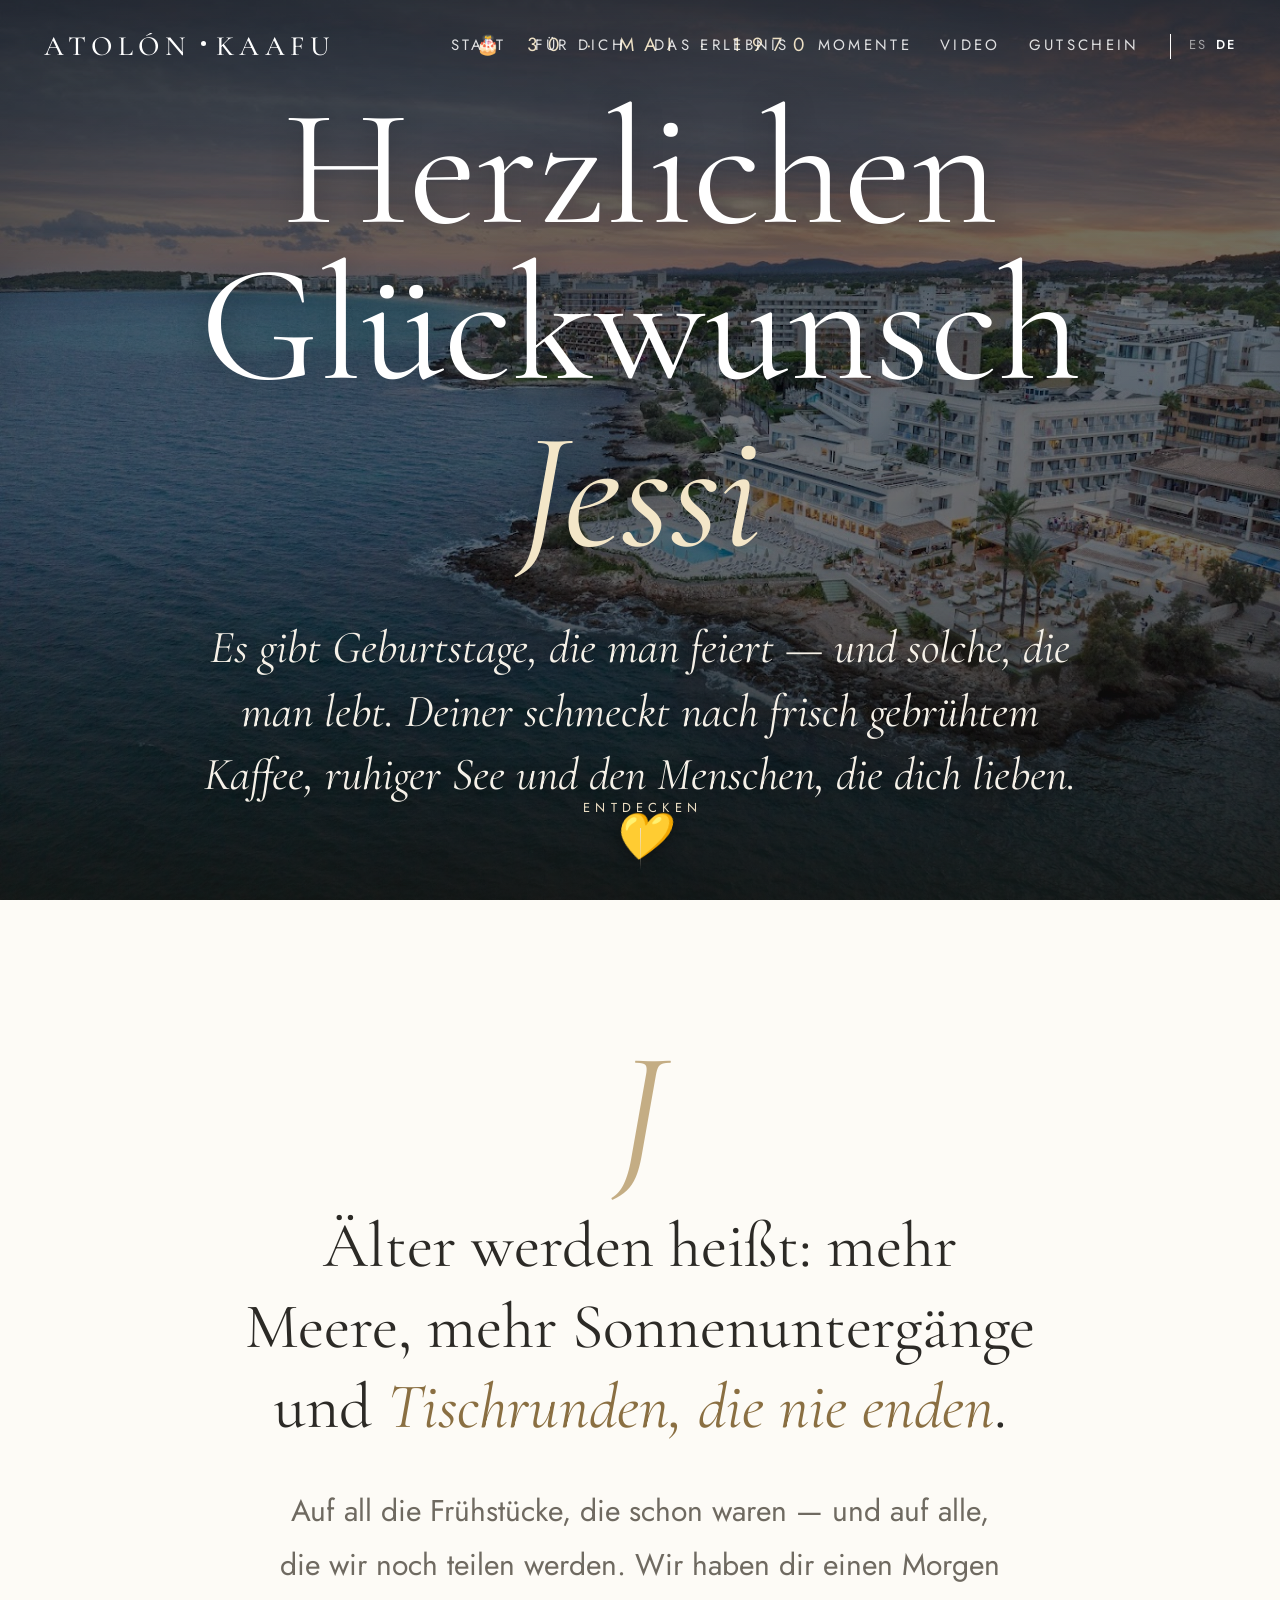
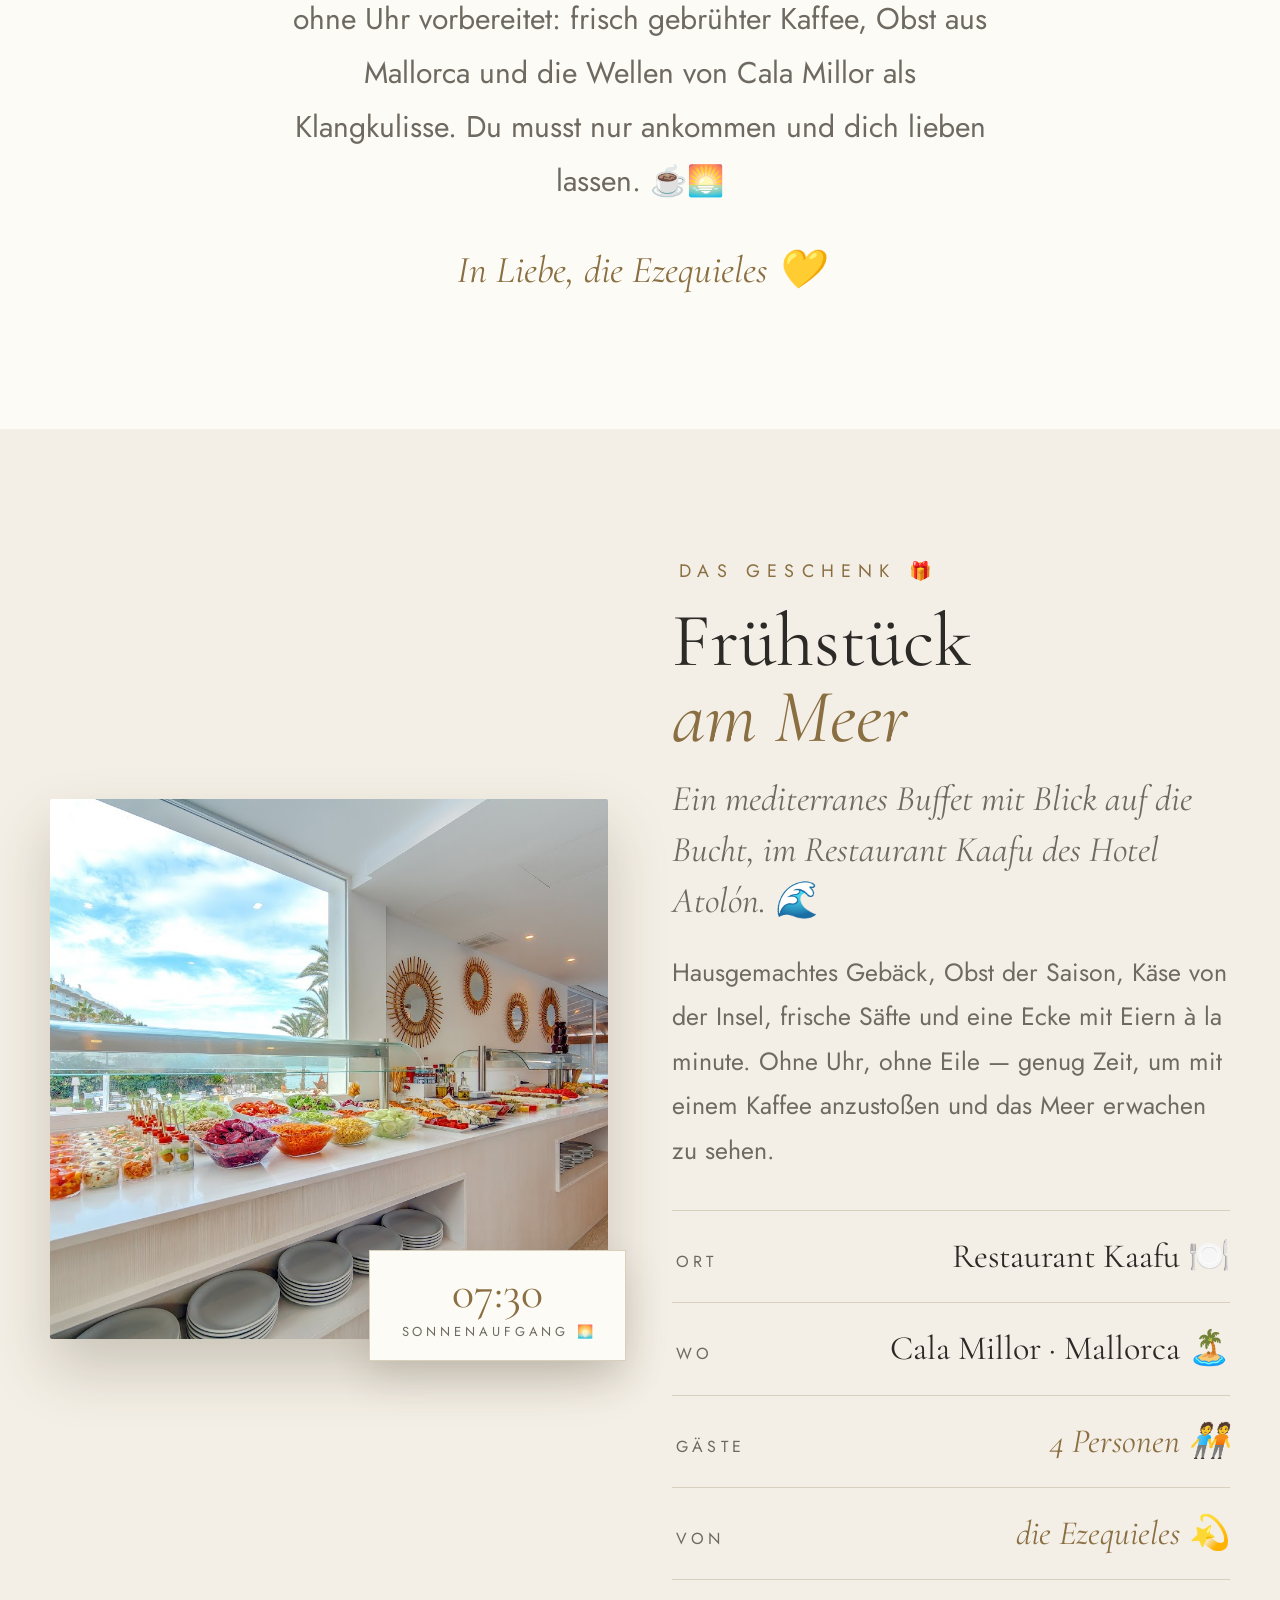
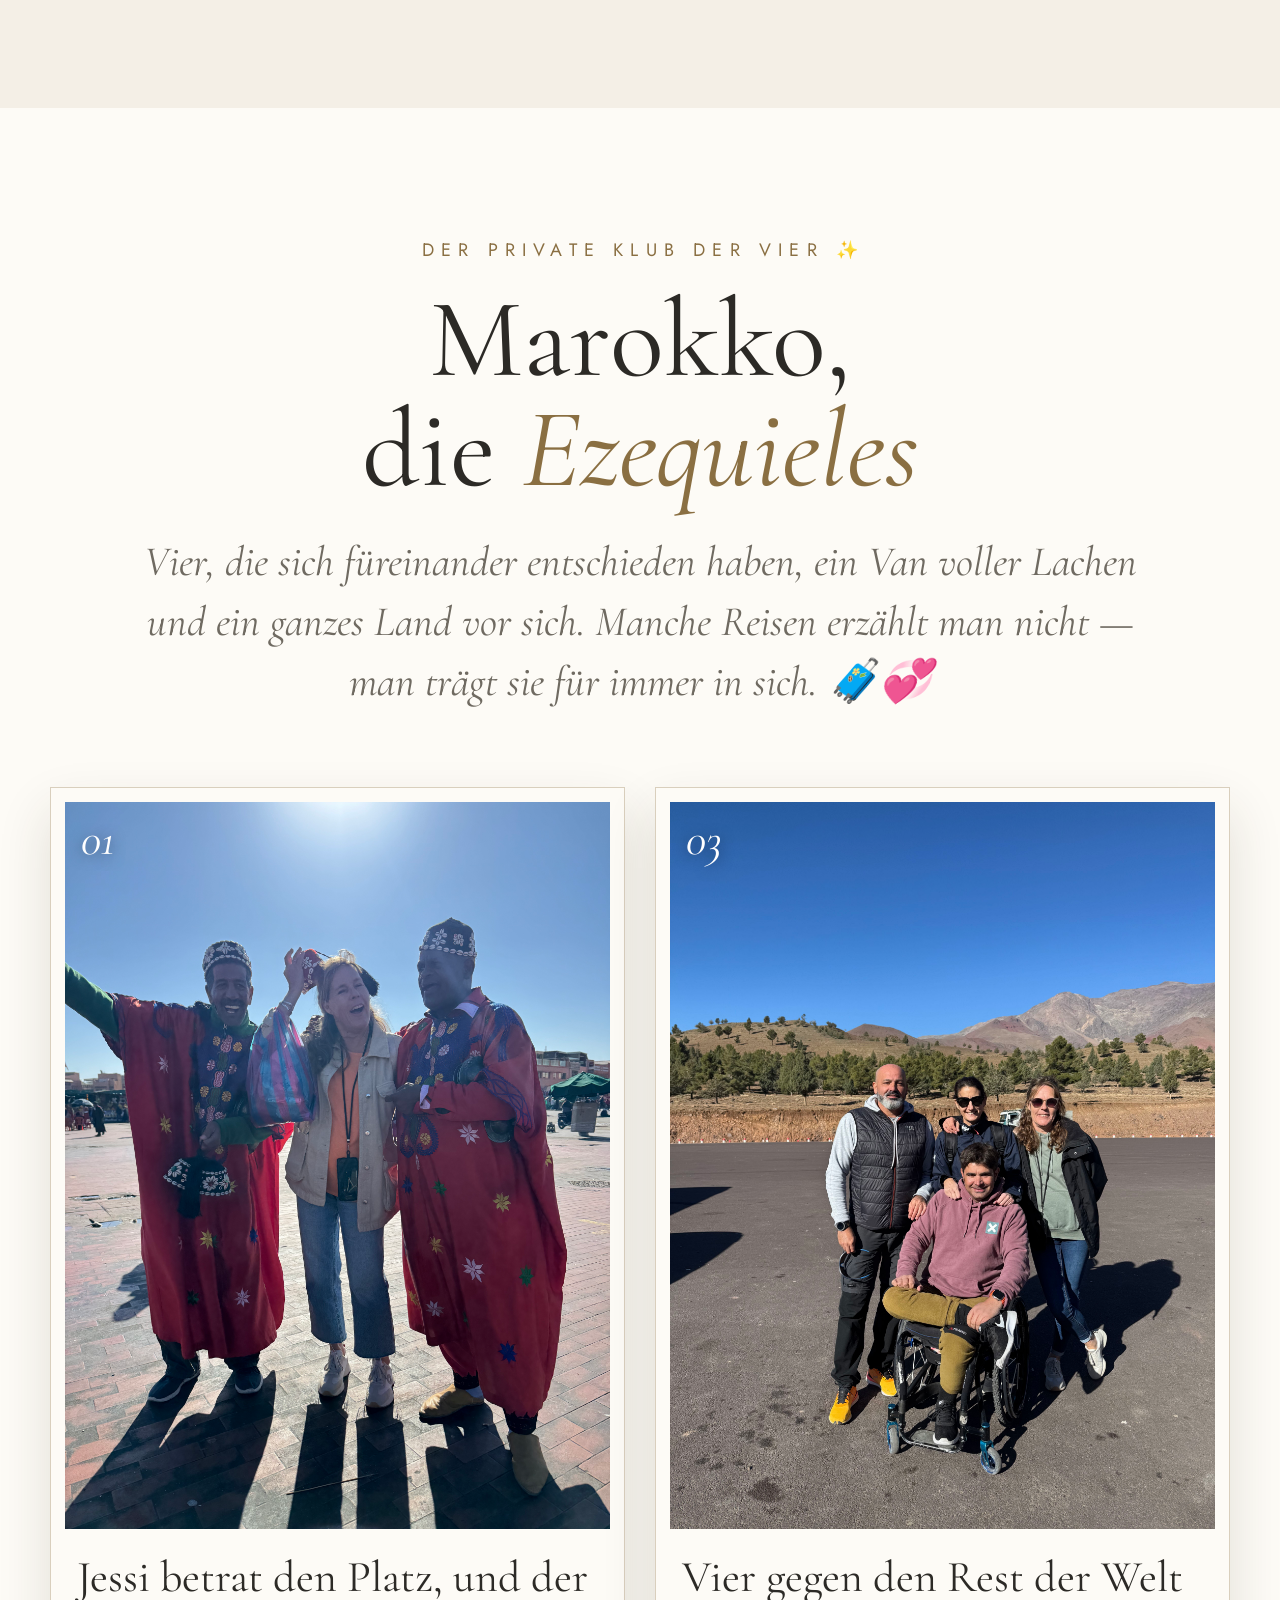
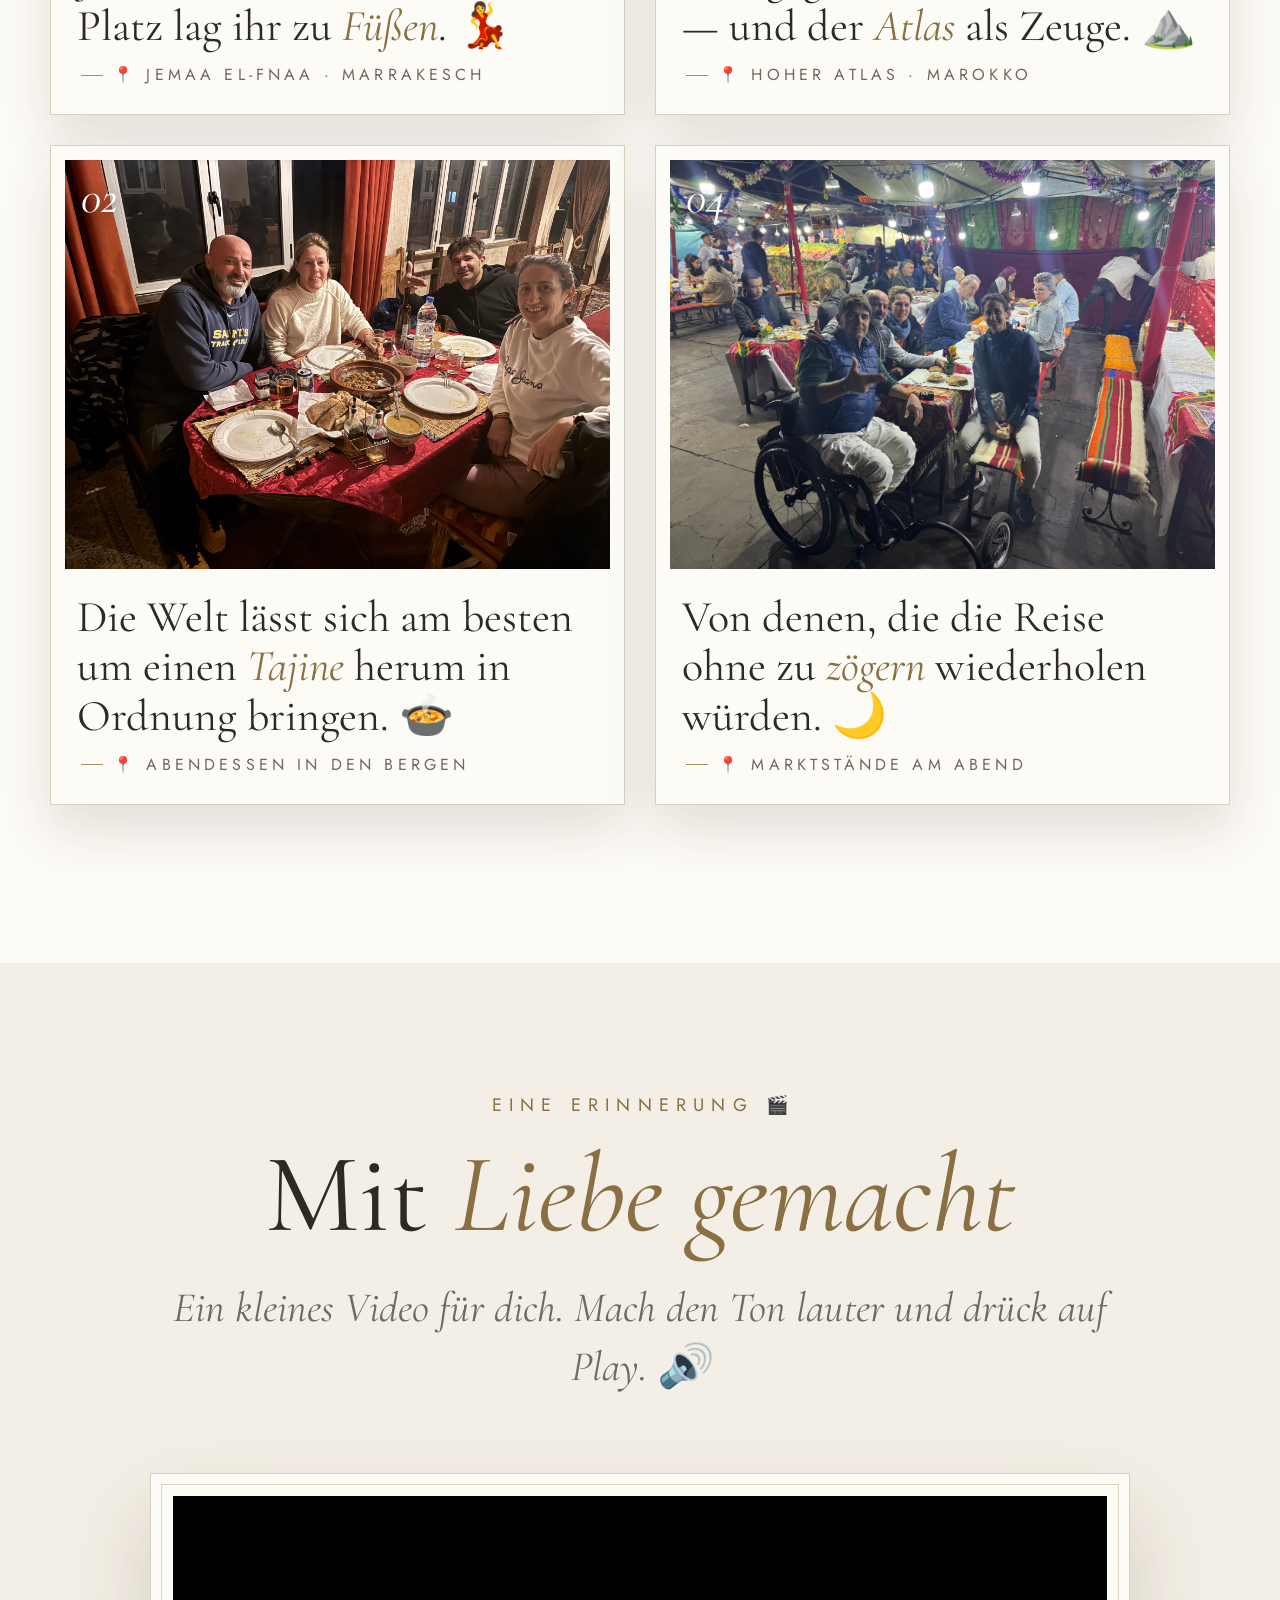
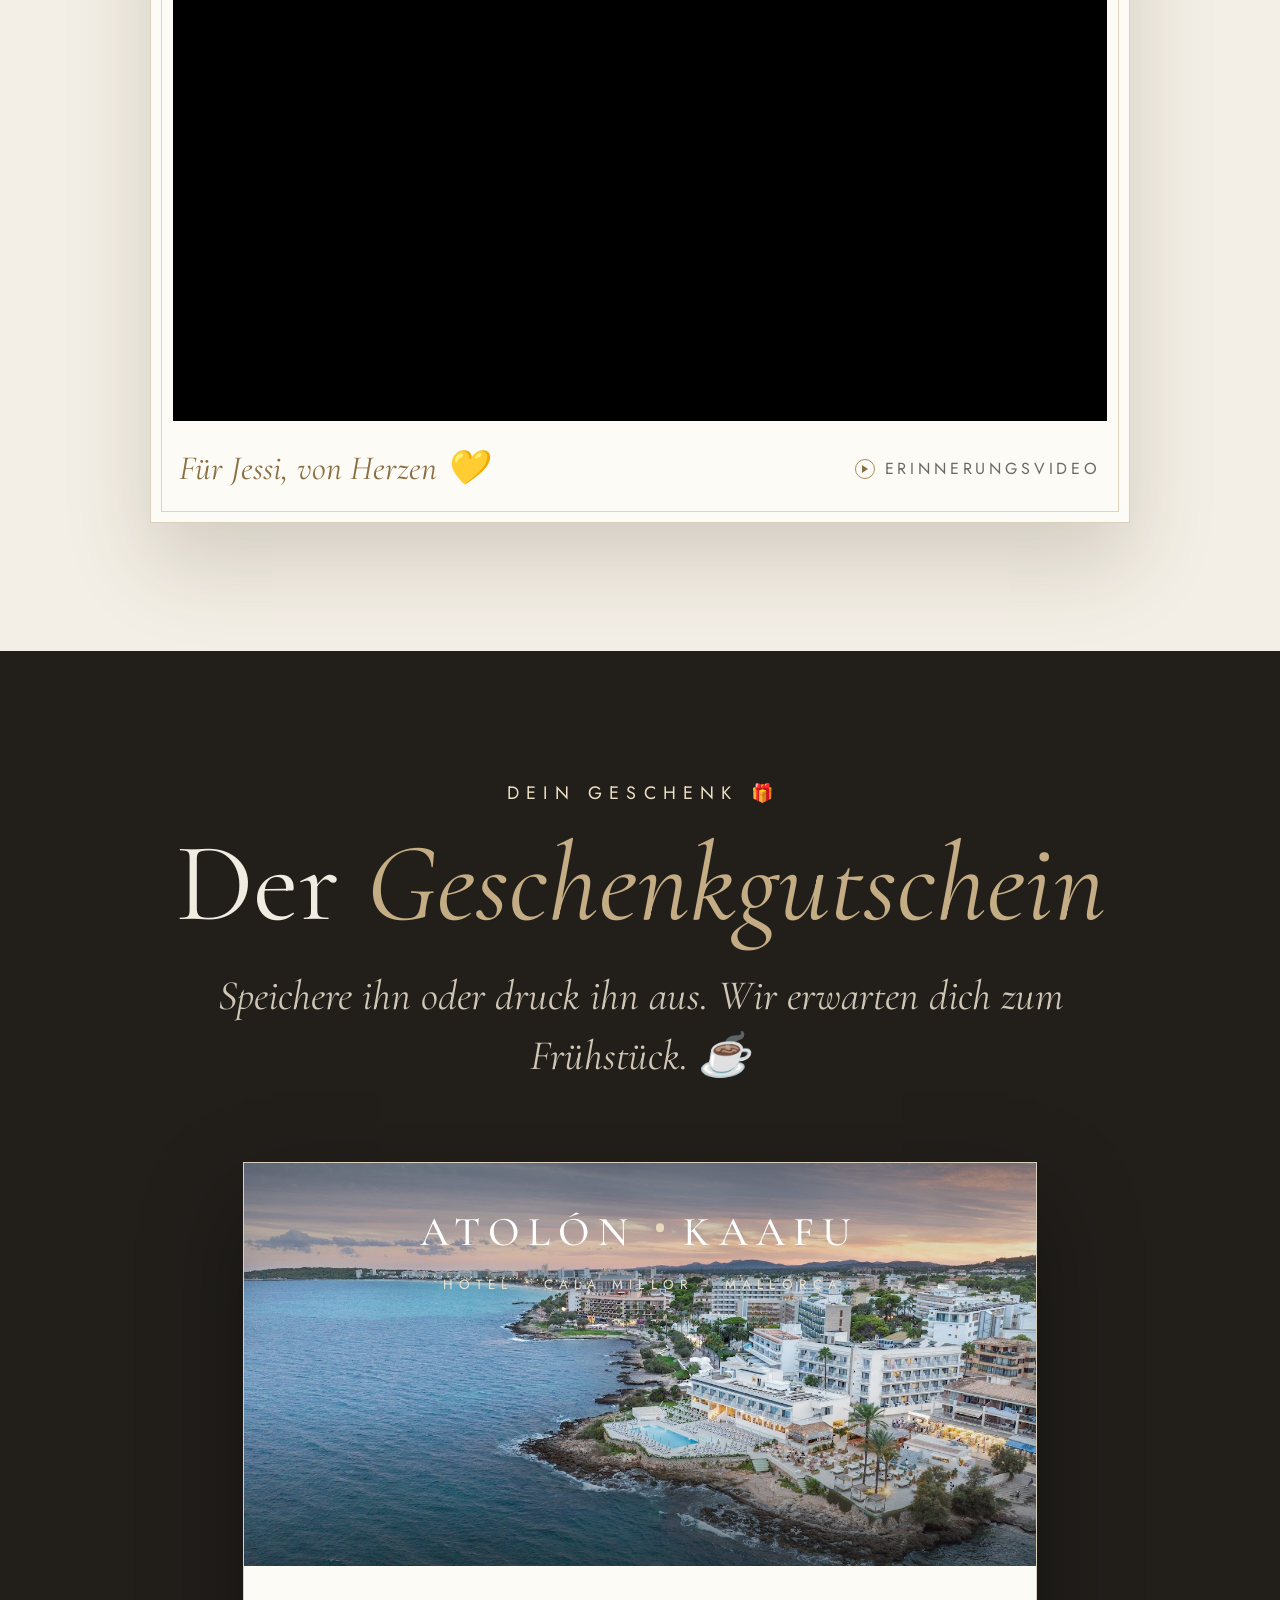
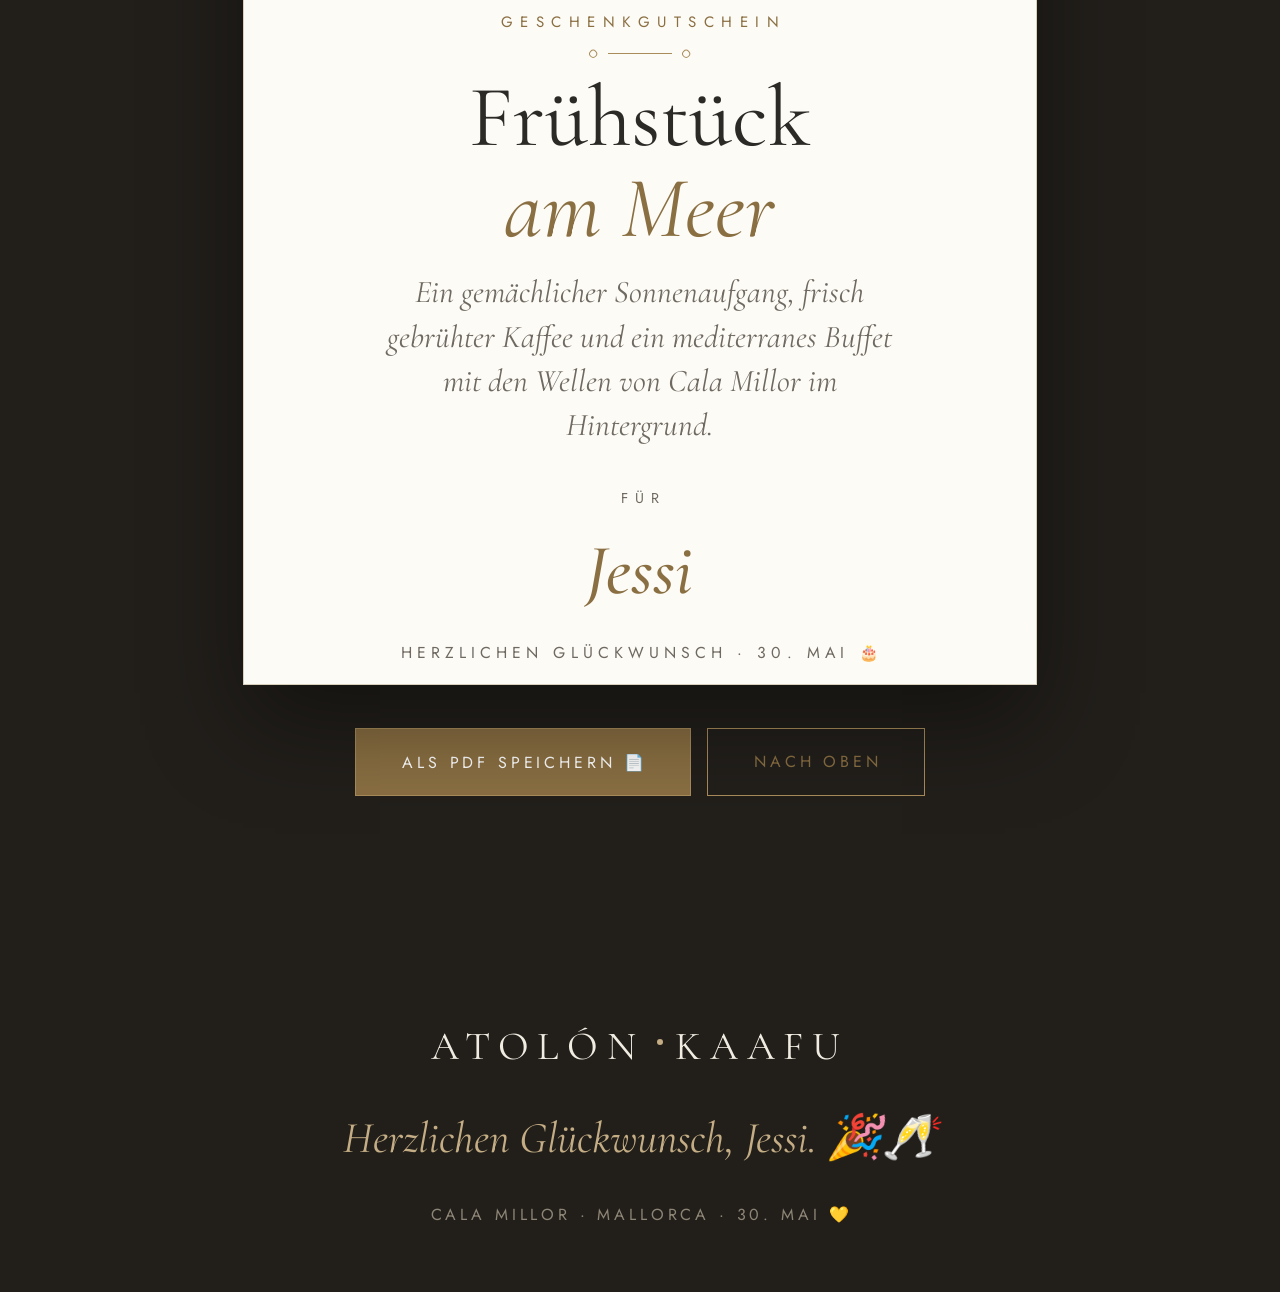
==== index-de.html @ 01379ce6 "Add files via upload" ====
<!DOCTYPE html>
<html lang="de">
<head>
<meta charset="UTF-8">
<meta name="viewport" content="width=device-width, initial-scale=1.0">
<title>Herzlichen Glückwunsch, Jessi · Hotel Atolón</title>
<meta name="description" content="Ein Geschenk für Jessi — Frühstück am Meer im Hotel Atolón, Cala Millor.">
<link rel="preconnect" href="https://fonts.googleapis.com">
<link rel="preconnect" href="https://fonts.gstatic.com" crossorigin>
<link href="https://fonts.googleapis.com/css2?family=Cormorant+Garamond:ital,wght@0,300;0,400;0,500;0,600;1,400;1,500;1,600&family=Jost:wght@300;400;500&display=swap" rel="stylesheet">
<link rel="stylesheet" href="styles.css">
</head>
<body>

  <!-- NAV -->
  <nav class="nav" id="nav">
    <div class="logo">Atolón <span class="dot"></span> Kaafu</div>
    <div class="links">
      <a href="#hero">Start</a>
      <a href="#mensaje" class="hide-sm">Für dich</a>
      <a href="#experiencia">Das Erlebnis</a>
      <a href="#momentos" class="hide-sm">Momente</a>
      <a href="#video" class="hide-sm">Video</a>
      <a href="#bono">Gutschein</a>
      <span class="lang"><a href="index.html">ES</a><a href="index-de.html" class="on">DE</a></span>
    </div>
  </nav>

  <!-- HERO -->
  <header class="hero" id="hero" data-screen-label="Start">
    <div class="bg"><img src="assets/hotel-aerial.jpg" alt="Hotel Atolón am Meer bei Sonnenuntergang"></div>
    <div class="inner">
      <div class="date">🎂 30 · Mai · 1970</div>
      <h1>Herzlichen Glückwunsch<span class="l2">Jessi</span></h1>
      <p class="lede">Es gibt Geburtstage, die man feiert — und solche, die man lebt. Deiner schmeckt nach frisch gebrühtem Kaffee, ruhiger See und den Menschen, die dich lieben. 💛</p>
    </div>
    <div class="scrolldown">
      <span class="word">Entdecken</span>
      <span class="line"></span>
    </div>
  </header>

  <!-- MENSAJE -->
  <section class="section" id="mensaje" data-screen-label="Botschaft">
    <div class="message">
      <div class="monogram reveal">J</div>
      <p class="quote reveal d1">Älter werden heißt: mehr Meere, mehr Sonnenuntergänge und <em>Tischrunden, die nie enden</em>.</p>
      <p class="body reveal d2">Auf all die Frühstücke, die schon waren — und auf alle, die wir noch teilen werden. Wir haben dir einen Morgen ohne Uhr vorbereitet: frisch gebrühter Kaffee, Obst aus Mallorca und die Wellen von Cala Millor als Klangkulisse. Du musst nur ankommen und dich lieben lassen. ☕🌅</p>
      <p class="sign reveal d2">In Liebe, die Ezequieles 💛</p>
    </div>
  </section>

  <!-- EXPERIENCIA -->
  <section class="section sand" id="experiencia" data-screen-label="Das Erlebnis">
    <div class="wrap">
      <div class="split">
        <div class="media reveal">
          <img src="assets/breakfast.jpg" alt="Frühstücksbuffet des Hotel Atolón mit Meerblick">
          <div class="tag">
            <div class="n">07:30</div>
            <div class="t">Sonnenaufgang 🌅</div>
          </div>
        </div>
        <div class="copy">
          <div class="eyebrow reveal">Das Geschenk 🎁</div>
          <h2 class="reveal d1">Frühstück<br><span class="script">am Meer</span></h2>
          <p class="lede reveal d1">Ein mediterranes Buffet mit Blick auf die Bucht, im Restaurant Kaafu des Hotel Atolón. 🌊</p>
          <p class="p reveal d2">Hausgemachtes Gebäck, Obst der Saison, Käse von der Insel, frische Säfte und eine Ecke mit Eiern à la minute. Ohne Uhr, ohne Eile — genug Zeit, um mit einem Kaffee anzustoßen und das Meer erwachen zu sehen.</p>
          <ul class="details reveal d2">
            <li><span class="k">Ort</span><span class="v">Restaurant Kaafu 🍽️</span></li>
            <li><span class="k">Wo</span><span class="v">Cala Millor · Mallorca 🏝️</span></li>
            <li><span class="k">Gäste</span><span class="v gold">4 Personen 🧑‍🤝‍🧑</span></li>
            <li><span class="k">Von</span><span class="v gold">die Ezequieles 💫</span></li>
          </ul>
        </div>
      </div>
    </div>
  </section>

  <!-- MOMENTOS -->
  <section class="section" id="momentos" data-screen-label="Momente">
    <div class="wrap">
      <div class="sec-head">
        <div class="eyebrow reveal">Der private Klub der Vier ✨</div>
        <h2 class="reveal d1">Marokko, die <span class="script">Ezequieles</span></h2>
        <p class="reveal d1">Vier, die sich füreinander entschieden haben, ein Van voller Lachen und ein ganzes Land vor sich. Manche Reisen erzählt man nicht — man trägt sie für immer in sich. 🧳💞</p>
      </div>
      <div class="album reveal d1">

        <article class="pcard">
          <div class="frame">
            <span class="num">01</span>
            <img src="assets/jessi-plaza.jpg" alt="Jessi lacht mit zwei Gnaoua-Musikern auf dem Platz Jemaa el-Fnaa">
          </div>
          <div class="cap">
            <div class="t">Jessi betrat den Platz, und der Platz lag ihr zu <em>Füßen</em>. 💃</div>
            <div class="loc">📍 Jemaa el-Fnaa · Marrakesch</div>
          </div>
        </article>

        <article class="pcard">
          <div class="frame">
            <span class="num">02</span>
            <img src="assets/cena-tajine.jpg" alt="Die Vier beim Tajine-Abendessen am Abend in den Bergen">
          </div>
          <div class="cap">
            <div class="t">Die Welt lässt sich am besten um einen <em>Tajine</em> herum in Ordnung bringen. 🍲</div>
            <div class="loc">📍 Abendessen in den Bergen</div>
          </div>
        </article>

        <article class="pcard">
          <div class="frame">
            <span class="num">03</span>
            <img src="assets/los-cuatro-atlas.jpg" alt="Die vier Ezequieles vor dem Hohen Atlas">
          </div>
          <div class="cap">
            <div class="t">Vier gegen den Rest der Welt — und der <em>Atlas</em> als Zeuge. ⛰️</div>
            <div class="loc">📍 Hoher Atlas · Marokko</div>
          </div>
        </article>

        <article class="pcard">
          <div class="frame">
            <span class="num">04</span>
            <img src="assets/mercado-noche.jpg" alt="Die Gruppe beim Abendessen an den Marktständen des Platzes">
          </div>
          <div class="cap">
            <div class="t">Von denen, die die Reise ohne zu <em>zögern</em> wiederholen würden. 🌙</div>
            <div class="loc">📍 Marktstände am Abend</div>
          </div>
        </article>

      </div>
    </div>
  </section>

  <!-- VÍDEO -->
  <section class="section sand" id="video" data-screen-label="Video">
    <div class="wrap">
      <div class="sec-head">
        <div class="eyebrow reveal">Eine Erinnerung 🎬</div>
        <h2 class="reveal d1">Mit <span class="script">Liebe gemacht</span></h2>
        <p class="reveal d1">Ein kleines Video für dich. Mach den Ton lauter und drück auf Play. 🔊</p>
      </div>
      <div class="video-card reveal d1">
        <div class="video-frame">
          <iframe src="https://www.youtube.com/embed/BehBSQ5WoAU?si=TJUaUdNlnU8aFj0b" title="Erinnerungsvideo für Jessi" frameborder="0" allow="accelerometer; autoplay; clipboard-write; encrypted-media; gyroscope; picture-in-picture; web-share" referrerpolicy="strict-origin-when-cross-origin" allowfullscreen></iframe>
        </div>
        <div class="video-cap">
          <span class="t">Für Jessi, von Herzen 💛</span>
          <span class="s"><span class="play"></span>Erinnerungsvideo</span>
        </div>
      </div>
    </div>
  </section>

  <!-- BONO -->
  <section class="section night" id="bono" data-screen-label="Gutschein">
    <div class="wrap">
      <div class="sec-head">
        <div class="eyebrow light reveal">Dein Geschenk 🎁</div>
        <h2 class="reveal d1" style="color:#f1ece1">Der <span style="color:var(--gold-soft);font-style:italic">Geschenkgutschein</span></h2>
        <p class="reveal d1" style="color:#cfc6b6">Speichere ihn oder druck ihn aus. Wir erwarten dich zum Frühstück. ☕</p>
      </div>

      <div class="bono-stage reveal d1">
        <!-- VOUCHER CARD -->
        <div class="voucher" id="voucherCard" data-screen-label="Geschenkgutschein">
          <div class="v-hero">
            <img src="assets/hotel-aerial.jpg" alt="Hotel Atolón bei Sonnenuntergang">
            <div class="v-brand">
              <div class="m">Atolón <span class="dot"></span> Kaafu</div>
              <div class="s">Hotel · Cala Millor · Mallorca</div>
            </div>
          </div>
          <div class="v-body">
            <div class="v-eyebrow">Geschenkgutschein</div>
            <div class="v-rule"></div>
            <h3 class="v-title">Frühstück<br><em>am Meer</em></h3>
            <p class="v-lede">Ein gemächlicher Sonnenaufgang, frisch gebrühter Kaffee und ein mediterranes Buffet mit den Wellen von Cala Millor im Hintergrund.</p>
            <div class="v-for">
              <div class="l">Für</div>
              <div class="n">Jessi</div>
              <div class="o">Herzlichen Glückwunsch · 30. Mai 🎂</div>
            </div>
            <div class="v-offer">
              <div class="col"><span class="k">Das Erlebnis</span><span class="vv">Frühstücksbuffet</span></div>
              <div class="thumb"><img src="assets/breakfast.jpg" alt="Frühstücksbuffet"></div>
              <div class="col"><span class="k">Gäste</span><span class="vv">4 Personen</span></div>
            </div>
            <div class="v-foot">
              <div class="who">Von<br><b>den Ezequieles</b> · wir sind zu viert</div>
              <div class="loc"><div class="big">Hotel Atolón &amp; Kaafu</div>Passeig Marítim, Cala Millor<br>Illes Balears · Spanien</div>
            </div>
          </div>
        </div>
      </div>

      <div class="bono-actions reveal d1">
        <button class="btn solid" onclick="window.print()">Als PDF speichern 📄</button>
        <a class="btn" href="#hero">Nach oben</a>
      </div>
    </div>
  </section>

  <!-- FOOTER -->
  <footer class="foot-site">
    <div class="logo">Atolón <span class="dot"></span> Kaafu</div>
    <p class="msg">Herzlichen Glückwunsch, Jessi. 🎉🥂</p>
    <p class="fine">Cala Millor · Mallorca · 30. Mai 💛</p>
  </footer>

  <script>
    document.documentElement.classList.add('js');
    // nav background on scroll
    const nav = document.getElementById('nav');
    const onScroll = () => nav.classList.toggle('solid', window.scrollY > window.innerHeight * 0.7);
    window.addEventListener('scroll', onScroll, {passive:true});
    onScroll();

    // reveal — driven by inline styles so it can never get stuck hidden
    const reveals = [...document.querySelectorAll('.reveal')];
    const hide = (el) => { el.style.opacity = '0'; el.style.transform = 'translateY(28px)'; };
    const show = (el) => { el.style.opacity = '1'; el.style.transform = 'none'; };
    const revealAll = () => reveals.forEach(show);
    const inView = (el) => { const r = el.getBoundingClientRect(); return r.top < window.innerHeight * 0.94 && r.bottom > 0; };

    reveals.forEach(hide);
    requestAnimationFrame(() => reveals.forEach(el => { if (inView(el)) show(el); }));

    if ('IntersectionObserver' in window) {
      const io = new IntersectionObserver((entries) => {
        entries.forEach(e => { if (e.isIntersecting) { show(e.target); io.unobserve(e.target); } });
      }, { threshold: 0.12, rootMargin: '0px 0px -6% 0px' });
      reveals.forEach(el => io.observe(el));
    }
    window.addEventListener('scroll', () => reveals.forEach(el => { if (inView(el)) show(el); }), { passive: true });
    setTimeout(revealAll, 1600);
  </script>
</body>
</html>
---- styles.css ----
/* ============================================================
   Feliz Cumpleaños Jessi · mini-site
   Visual DNA: Hotel Atolón & Kaafu — Mediterranean, gold, serif
   Tipografía XL + responsive al máximo
   ============================================================ */

:root{
  --ink:#2c2a26;
  --soft:#6f6a61;
  --gold:#a98c5a;
  --gold-deep:#8a6f42;
  --gold-soft:#c4ad84;
  --sand:#f4efe6;
  --sand-deep:#ece4d4;
  --line:#d9cfbd;
  --paper:#fdfbf6;
  --night:#221f1b;
  --serif:'Cormorant Garamond',Georgia,serif;
  --sans:'Jost',-apple-system,sans-serif;
}

*{margin:0;padding:0;box-sizing:border-box;}
html{scroll-behavior:smooth;-webkit-text-size-adjust:100%;}
body{
  font-family:var(--sans);
  color:var(--ink);
  background:var(--paper);
  font-size:clamp(19px,1.3vw + 14px,25px);
  line-height:1.62;
  -webkit-font-smoothing:antialiased;
  overflow-x:hidden;
}
img{display:block;max-width:100%;}
a{color:inherit;text-decoration:none;}

/* ---------- shared atoms ---------- */
.eyebrow{
  font-size:clamp(14px,1.6vw,18px);letter-spacing:.4em;text-transform:uppercase;
  color:var(--gold-deep);font-weight:400;padding-left:.4em;
}
.eyebrow.light{color:#ecdfc4;}

h1,h2,h3{font-family:var(--serif);font-weight:400;line-height:1.04;}
.script{font-style:italic;color:var(--gold-deep);}

/* reveal — JS drives opacity/transform via inline styles (bulletproof).
   Default state is fully visible, so no-JS or JS-failure shows everything. */
.reveal{transition:opacity 1s ease,transform 1s cubic-bezier(.2,.7,.2,1);}
.reveal.d1{transition-delay:.12s;}
.reveal.d2{transition-delay:.24s;}
.reveal.d3{transition-delay:.36s;}

/* ============================================================
   NAV
   ============================================================ */
.nav{
  position:fixed;top:0;left:0;right:0;z-index:50;
  display:flex;align-items:center;justify-content:space-between;gap:16px;
  padding:clamp(14px,2.2vw,24px) clamp(18px,4vw,44px);
  transition:background .5s ease,padding .5s ease,box-shadow .5s ease;
  color:#fff;
}
.nav.solid{
  background:rgba(253,251,246,.93);
  backdrop-filter:blur(10px);
  color:var(--ink);
  padding-top:clamp(11px,1.6vw,16px);padding-bottom:clamp(11px,1.6vw,16px);
  box-shadow:0 1px 0 var(--line);
}
.nav .logo{
  font-family:var(--serif);font-size:clamp(20px,2.4vw,28px);font-weight:500;
  letter-spacing:.2em;text-transform:uppercase;display:flex;align-items:center;gap:10px;white-space:nowrap;
}
.nav .logo .dot{width:5px;height:5px;border-radius:50%;background:currentColor;transform:translateY(-3px);}
.nav .links{display:flex;gap:clamp(16px,2.2vw,34px);align-items:center;}
.nav .links a{
  font-size:clamp(12px,1.3vw,15px);letter-spacing:.22em;text-transform:uppercase;font-weight:400;
  position:relative;padding-bottom:4px;opacity:.85;transition:opacity .3s;white-space:nowrap;
}
.nav .links a:hover{opacity:1;}
.nav .links a::after{
  content:"";position:absolute;left:0;bottom:0;height:1px;width:0;background:currentColor;transition:width .35s ease;
}
.nav .links a:hover::after{width:100%;}
.nav .lang{display:flex;gap:9px;align-items:center;padding-left:clamp(12px,1.6vw,18px);margin-left:2px;border-left:1px solid;border-color:currentColor;}
.nav .lang a{font-size:clamp(11px,1.2vw,13px);letter-spacing:.16em;opacity:.55;transition:opacity .3s;}
.nav .lang a:hover{opacity:.9;}
.nav .lang a.on{opacity:1;font-weight:500;}
@media(max-width:860px){
  .nav .links a.hide-sm{display:none;}
}
@media(max-width:520px){
  .nav .logo{font-size:18px;letter-spacing:.14em;}
  .nav .links{gap:16px;}
  .nav .links a{font-size:12px;letter-spacing:.12em;}
}

/* ============================================================
   HERO
   ============================================================ */
.hero{
  position:relative;height:100vh;height:100svh;min-height:600px;
  display:flex;flex-direction:column;align-items:center;justify-content:center;
  text-align:center;color:#fff;overflow:hidden;
}
.hero .bg{position:absolute;inset:0;}
.hero .bg img{width:100%;height:100%;object-fit:cover;object-position:center 45%;
  filter:brightness(.66) saturate(1.04) contrast(1.04);
  transform:scale(1.06);animation:slowzoom 18s ease-out forwards;}
@keyframes slowzoom{to{transform:scale(1);}}
.hero::after{
  content:"";position:absolute;inset:0;
  background:
    linear-gradient(180deg,rgba(16,18,24,.62) 0%,rgba(16,18,24,.30) 32%,rgba(16,18,24,.34) 60%,rgba(22,20,16,.78) 100%),
    radial-gradient(120% 80% at 50% 42%,rgba(0,0,0,0) 38%,rgba(0,0,0,.34) 100%);
}
.hero .inner{position:relative;z-index:2;padding:0 clamp(20px,5vw,24px);max-width:1000px;}
.hero .date{
  font-size:clamp(13px,1.8vw,19px);letter-spacing:.55em;text-transform:uppercase;color:#ecdfc4;padding-left:.55em;
  margin-bottom:clamp(20px,3vw,30px);
}
.hero h1{
  font-size:clamp(64px,13vw,180px);
  font-weight:400;line-height:.94;text-shadow:0 2px 30px rgba(0,0,0,.28);text-wrap:balance;
}
.hero h1 .l2{display:block;font-style:italic;color:#f3e6c8;margin-top:.06em;}
.hero .lede{
  font-family:var(--serif);font-style:italic;font-size:clamp(25px,3.8vw,46px);
  color:#f6f1e8;margin-top:clamp(28px,4vw,46px);line-height:1.38;max-width:880px;margin-left:auto;margin-right:auto;
  text-shadow:0 1px 18px rgba(0,0,0,.45);
}
.scrolldown{
  position:absolute;bottom:30px;left:50%;transform:translateX(-50%);z-index:2;
  display:flex;flex-direction:column;align-items:center;gap:10px;color:#ecdfc4;
}
.scrolldown .word{font-size:clamp(10px,1.3vw,13px);letter-spacing:.4em;text-transform:uppercase;padding-left:.4em;}
.scrolldown .line{width:1px;height:42px;background:linear-gradient(#ecdfc4,transparent);animation:drop 2s ease-in-out infinite;}
@keyframes drop{0%,100%{opacity:.3;transform:scaleY(.6);}50%{opacity:1;transform:scaleY(1);}}

/* ============================================================
   SECTION shell
   ============================================================ */
.section{padding:clamp(72px,10vw,140px) clamp(20px,4.5vw,44px);position:relative;}
.section.sand{background:var(--sand);}
.section.night{background:var(--night);color:#f1ece1;}
.wrap{max-width:1180px;margin:0 auto;}
.sec-head{text-align:center;max-width:1000px;margin:0 auto clamp(48px,7vw,76px);}
.sec-head h2{font-size:clamp(46px,9vw,112px);margin-top:clamp(14px,2vw,20px);text-wrap:balance;line-height:.98;}
.sec-head p{font-family:var(--serif);font-style:italic;font-size:clamp(24px,3.7vw,42px);color:var(--soft);margin-top:clamp(18px,2.6vw,28px);line-height:1.42;text-wrap:pretty;}

/* ---------- MENSAJE ---------- */
.message{text-align:center;max-width:880px;margin:0 auto;}
.message .monogram{
  font-family:var(--serif);font-style:italic;font-size:clamp(96px,17vw,170px);color:var(--gold-soft);
  line-height:1;opacity:.5;
}
.message .quote{
  font-family:var(--serif);font-size:clamp(30px,6vw,64px);line-height:1.26;color:var(--ink);
  margin-top:8px;font-weight:400;text-wrap:balance;
}
.message .quote em{color:var(--gold-deep);}
.message .body{font-size:clamp(20px,2.7vw,30px);line-height:1.8;color:var(--soft);margin-top:clamp(26px,3.4vw,36px);max-width:720px;margin-left:auto;margin-right:auto;}
.message .sign{font-family:var(--serif);font-style:italic;font-size:clamp(26px,3.4vw,38px);color:var(--gold-deep);margin-top:clamp(24px,3vw,32px);}

/* ---------- EXPERIENCIA (split) ---------- */
.split{display:grid;grid-template-columns:1fr 1fr;gap:clamp(40px,5vw,68px);align-items:center;}
.split .media{position:relative;}
.split .media img{width:100%;height:min(60vh,560px);object-fit:cover;border-radius:2px;
  box-shadow:0 30px 60px rgba(60,48,28,.22);}
.split .media .tag{
  position:absolute;bottom:-22px;right:-18px;background:var(--paper);
  border:1px solid var(--line);padding:clamp(12px,1.6vw,18px) clamp(18px,2.4vw,28px);text-align:center;box-shadow:0 16px 36px rgba(60,48,28,.16);
}
.split .media .tag .n{font-family:var(--serif);font-size:clamp(32px,4vw,46px);color:var(--gold-deep);line-height:1;}
.split .media .tag .t{font-size:clamp(10px,1.3vw,13px);letter-spacing:.3em;text-transform:uppercase;color:var(--soft);margin-top:6px;padding-left:.3em;}
.split .copy h2{font-size:clamp(40px,6vw,76px);margin-top:16px;line-height:1.0;}
.split .copy .lede{font-family:var(--serif);font-style:italic;font-size:clamp(24px,3.2vw,36px);color:var(--soft);margin-top:18px;line-height:1.42;}
.split .copy .p{font-size:clamp(19px,2.2vw,25px);line-height:1.78;color:var(--soft);margin-top:24px;}
.details{list-style:none;margin-top:clamp(28px,3.4vw,38px);border-top:1px solid var(--line);}
.details li{display:flex;justify-content:space-between;align-items:baseline;gap:20px;
  padding:clamp(14px,1.8vw,18px) 0;border-bottom:1px solid var(--line);}
.details li .k{font-size:clamp(13px,1.5vw,16px);letter-spacing:.26em;text-transform:uppercase;color:var(--soft);padding-left:.26em;}
.details li .v{font-family:var(--serif);font-size:clamp(24px,2.9vw,34px);color:var(--ink);text-align:right;}
.details li .v.gold{color:var(--gold-deep);font-style:italic;}
@media(max-width:860px){
  .split{grid-template-columns:1fr;gap:46px;}
  .split .media img{height:min(70vw,460px);}
  .split .media .tag{right:14px;bottom:-18px;}
}

/* ---------- ÁLBUM (photo cards) ---------- */
.album{columns:2;column-gap:clamp(20px,2.6vw,30px);}
.pcard{
  break-inside:avoid;margin:0 0 clamp(20px,2.6vw,30px);background:var(--paper);
  border:1px solid var(--line);padding:clamp(10px,1.4vw,14px) clamp(10px,1.4vw,14px) 0;
  box-shadow:0 24px 50px rgba(60,48,28,.14);
  transition:transform .5s cubic-bezier(.2,.7,.2,1),box-shadow .5s ease;
}
.pcard:hover{transform:translateY(-6px);box-shadow:0 34px 70px rgba(60,48,28,.22);}
.pcard .frame{position:relative;overflow:hidden;background:var(--sand-deep);}
.pcard .frame img{width:100%;display:block;transition:transform 1.2s cubic-bezier(.2,.7,.2,1);}
.pcard:hover .frame img{transform:scale(1.05);}
.pcard .num{
  position:absolute;top:14px;left:16px;z-index:2;
  font-family:var(--serif);font-style:italic;font-size:clamp(34px,4vw,46px);color:#fff;
  text-shadow:0 2px 14px rgba(0,0,0,.5);line-height:1;
}
.pcard .cap{padding:clamp(18px,2.4vw,24px) clamp(8px,1.4vw,12px) clamp(20px,2.6vw,26px);display:flex;flex-direction:column;gap:11px;}
.pcard .cap .t{font-family:var(--serif);font-size:clamp(28px,3.5vw,44px);line-height:1.12;color:var(--ink);text-wrap:pretty;}
.pcard .cap .t em{font-style:italic;color:var(--gold-deep);}
.pcard .cap .loc{
  display:flex;align-items:center;gap:10px;
  font-size:clamp(13px,1.5vw,16px);letter-spacing:.26em;text-transform:uppercase;color:var(--soft);padding-left:.26em;
}
.pcard .cap .loc::before{content:"";width:22px;height:1px;background:var(--gold);flex:none;}
@media(max-width:760px){.album{columns:1;}}

/* ---------- VÍDEO ---------- */
.video-card{
  max-width:980px;margin:0 auto;background:var(--paper);
  border:1px solid var(--line);padding:clamp(12px,2vw,22px);
  box-shadow:0 40px 80px rgba(60,48,28,.18);position:relative;
}
.video-card::before{
  content:"";position:absolute;inset:clamp(6px,1.2vw,10px);border:1px solid var(--gold-soft);opacity:.5;pointer-events:none;
}
.video-frame{position:relative;width:100%;aspect-ratio:16/9;overflow:hidden;background:#000;}
.video-frame iframe{position:absolute;inset:0;width:100%;height:100%;border:0;}
.video-cap{display:flex;align-items:center;justify-content:space-between;gap:14px;
  padding:clamp(14px,2vw,20px) 6px 4px;flex-wrap:wrap;}
.video-cap .t{font-family:var(--serif);font-style:italic;font-size:clamp(24px,3vw,34px);color:var(--gold-deep);}
.video-cap .s{font-size:clamp(13px,1.5vw,16px);letter-spacing:.24em;text-transform:uppercase;color:var(--soft);padding-left:.24em;
  display:flex;align-items:center;gap:10px;}
.video-cap .s .play{width:20px;height:20px;border-radius:50%;border:1px solid var(--gold);
  display:inline-flex;align-items:center;justify-content:center;flex:none;}
.video-cap .s .play::before{content:"";border-left:6px solid var(--gold-deep);
  border-top:4px solid transparent;border-bottom:4px solid transparent;margin-left:1px;}

/* ---------- BONO (voucher card) ---------- */
.bono-stage{display:flex;flex-direction:column;align-items:center;}
.bono-actions{margin-top:clamp(28px,4vw,44px);display:flex;gap:16px;flex-wrap:wrap;justify-content:center;}
.btn{
  font-family:var(--sans);font-size:clamp(13px,1.6vw,16px);letter-spacing:.24em;text-transform:uppercase;
  padding:clamp(16px,2.1vw,20px) clamp(30px,3.6vw,42px);border:1px solid var(--gold);color:var(--gold-deep);background:transparent;
  cursor:pointer;transition:all .35s ease;padding-left:calc(clamp(30px,3.6vw,42px) + .24em);
}
.btn:hover{background:var(--gold-deep);color:#fff;border-color:var(--gold-deep);}
.btn.solid{background:var(--gold-deep);color:#fff;}
.btn.solid:hover{background:var(--ink);border-color:var(--ink);}

/* the card itself — A4 ratio, scales down responsively.
   Type is sized in cqw (container width) so it always fits the card. */
.voucher{
  width:210mm;max-width:100%;
  aspect-ratio:210/297;
  background:var(--paper);position:relative;overflow:hidden;
  box-shadow:0 40px 90px rgba(0,0,0,.4);
  border:1px solid var(--line);
  display:flex;flex-direction:column;
  container-type:inline-size;
}
.v-hero{position:relative;height:36%;flex:none;overflow:hidden;}
.v-hero img{width:100%;height:100%;object-fit:cover;object-position:center 42%;}
.v-hero::after{content:"";position:absolute;inset:0;
  background:linear-gradient(180deg,rgba(20,22,28,.4) 0%,rgba(20,22,28,0) 30%),
            linear-gradient(0deg,rgba(28,26,22,.5) 0%,rgba(28,26,22,0) 40%);}
.v-brand{position:absolute;top:9%;left:0;right:0;text-align:center;z-index:3;color:#fff;}
.v-brand .m{font-family:var(--serif);font-weight:500;font-size:5.2cqw;letter-spacing:.2em;text-transform:uppercase;
  display:flex;align-items:center;justify-content:center;gap:2.4cqw;}
.v-brand .m .dot{width:1.1cqw;height:1.1cqw;border-radius:50%;background:#e6d9bd;transform:translateY(-.6cqw);}
.v-brand .s{margin-top:1cqw;font-size:1.7cqw;letter-spacing:.46em;text-transform:uppercase;color:#e9e2d2;padding-left:.46em;}
.v-body{flex:1;padding:5.5cqw 9cqw 0;display:flex;flex-direction:column;align-items:center;text-align:center;}
.v-eyebrow{font-size:1.9cqw;letter-spacing:.5em;text-transform:uppercase;color:var(--gold-deep);padding-left:.5em;}
.v-rule{width:8cqw;height:1px;background:var(--gold);margin:2.4cqw 0;position:relative;}
.v-rule::before,.v-rule::after{content:"";position:absolute;top:50%;width:.8cqw;height:.8cqw;border:1px solid var(--gold);
  border-radius:50%;transform:translateY(-50%) rotate(45deg);}
.v-rule::before{left:-2.4cqw;}.v-rule::after{right:-2.4cqw;}
.v-title{font-family:var(--serif);font-size:11cqw;line-height:1.04;color:var(--ink);}
.v-title em{font-style:italic;color:var(--gold-deep);white-space:nowrap;}
.v-lede{font-family:var(--serif);font-style:italic;font-size:4cqw;color:var(--soft);margin-top:2cqw;line-height:1.4;max-width:80%;}
.v-for{margin-top:5cqw;}
.v-for .l{font-size:1.8cqw;letter-spacing:.5em;text-transform:uppercase;color:var(--soft);padding-left:.5em;}
.v-for .n{font-family:var(--serif);font-size:9cqw;font-style:italic;font-weight:500;color:var(--gold-deep);margin-top:.4cqw;}
.v-for .o{margin-top:1.4cqw;font-size:2cqw;letter-spacing:.32em;text-transform:uppercase;color:var(--soft);padding-left:.32em;}
.v-offer{margin-top:5cqw;width:100%;border-top:1px solid var(--line);border-bottom:1px solid var(--line);
  padding:4cqw 0;display:grid;grid-template-columns:1fr auto 1fr;align-items:center;gap:3cqw;}
.v-offer .col{display:flex;flex-direction:column;align-items:center;gap:1cqw;}
.v-offer .k{font-size:1.7cqw;letter-spacing:.36em;text-transform:uppercase;color:var(--soft);padding-left:.36em;}
.v-offer .vv{font-family:var(--serif);font-size:4.4cqw;color:var(--ink);font-weight:500;}
.v-offer .thumb{width:22cqw;height:14.5cqw;overflow:hidden;border:3px solid #fff;box-shadow:0 6px 16px rgba(60,50,30,.22);}
.v-offer .thumb img{width:100%;height:100%;object-fit:cover;}
.v-foot{margin-top:auto;width:100%;background:var(--sand);border-top:1px solid var(--line);
  padding:3.4cqw 9cqw;display:flex;align-items:center;justify-content:space-between;text-align:left;}
.v-foot .who{font-size:1.8cqw;letter-spacing:.16em;color:var(--soft);line-height:1.7;text-transform:uppercase;}
.v-foot .who b{color:var(--gold-deep);font-weight:500;}
.v-foot .loc{text-align:right;font-size:1.7cqw;letter-spacing:.14em;color:var(--soft);line-height:1.7;text-transform:uppercase;}
.v-foot .loc .big{font-family:var(--serif);font-size:3.3cqw;letter-spacing:.06em;color:var(--ink);text-transform:none;font-style:italic;}

/* ============================================================
   FOOTER
   ============================================================ */
.foot-site{background:var(--night);color:#cfc6b6;text-align:center;padding:clamp(60px,8vw,90px) 24px clamp(48px,6vw,64px);}
.foot-site .logo{font-family:var(--serif);font-size:clamp(26px,3.6vw,40px);letter-spacing:.22em;text-transform:uppercase;color:#f1ece1;
  display:flex;align-items:center;justify-content:center;gap:12px;}
.foot-site .logo .dot{width:6px;height:6px;border-radius:50%;background:var(--gold-soft);transform:translateY(-4px);}
.foot-site .msg{font-family:var(--serif);font-style:italic;font-size:clamp(26px,3.8vw,44px);color:var(--gold-soft);margin-top:24px;}
.foot-site .fine{font-size:clamp(13px,1.5vw,16px);letter-spacing:.24em;text-transform:uppercase;color:#8d8576;margin-top:28px;padding-left:.24em;}

/* ============================================================
   PRINT — only the voucher
   ============================================================ */
@media print{
  @page{size:A4 portrait;margin:0;}
  body{background:#fff;}
  body>*{display:none !important;}
  #bono{display:block !important;padding:0 !important;background:#fff !important;}
  #bono .wrap,#bono .sec-head,#bono .bono-actions{display:none !important;}
  #bono .bono-stage{display:block !important;}
  .voucher{
    width:210mm !important;height:297mm !important;aspect-ratio:auto !important;
    box-shadow:none !important;border:none !important;margin:0 !important;
    -webkit-print-color-adjust:exact;print-color-adjust:exact;
  }
}
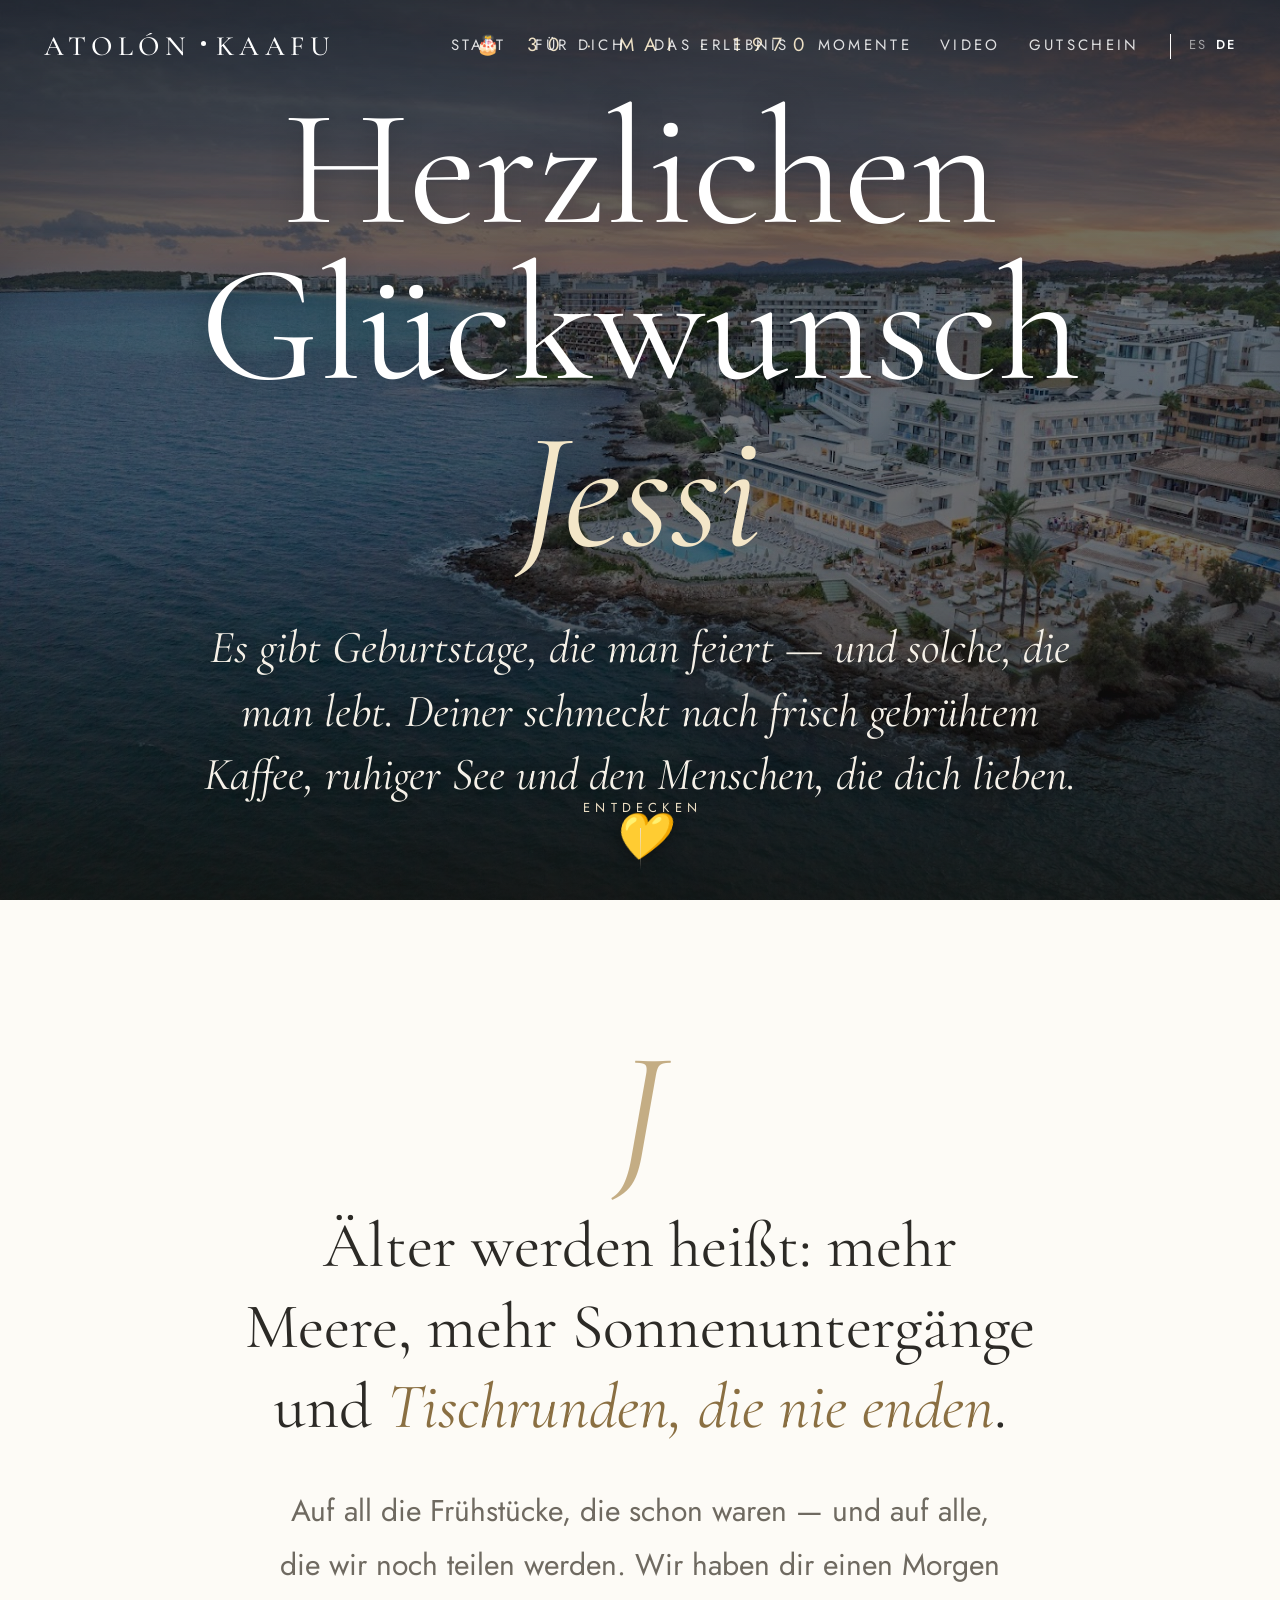
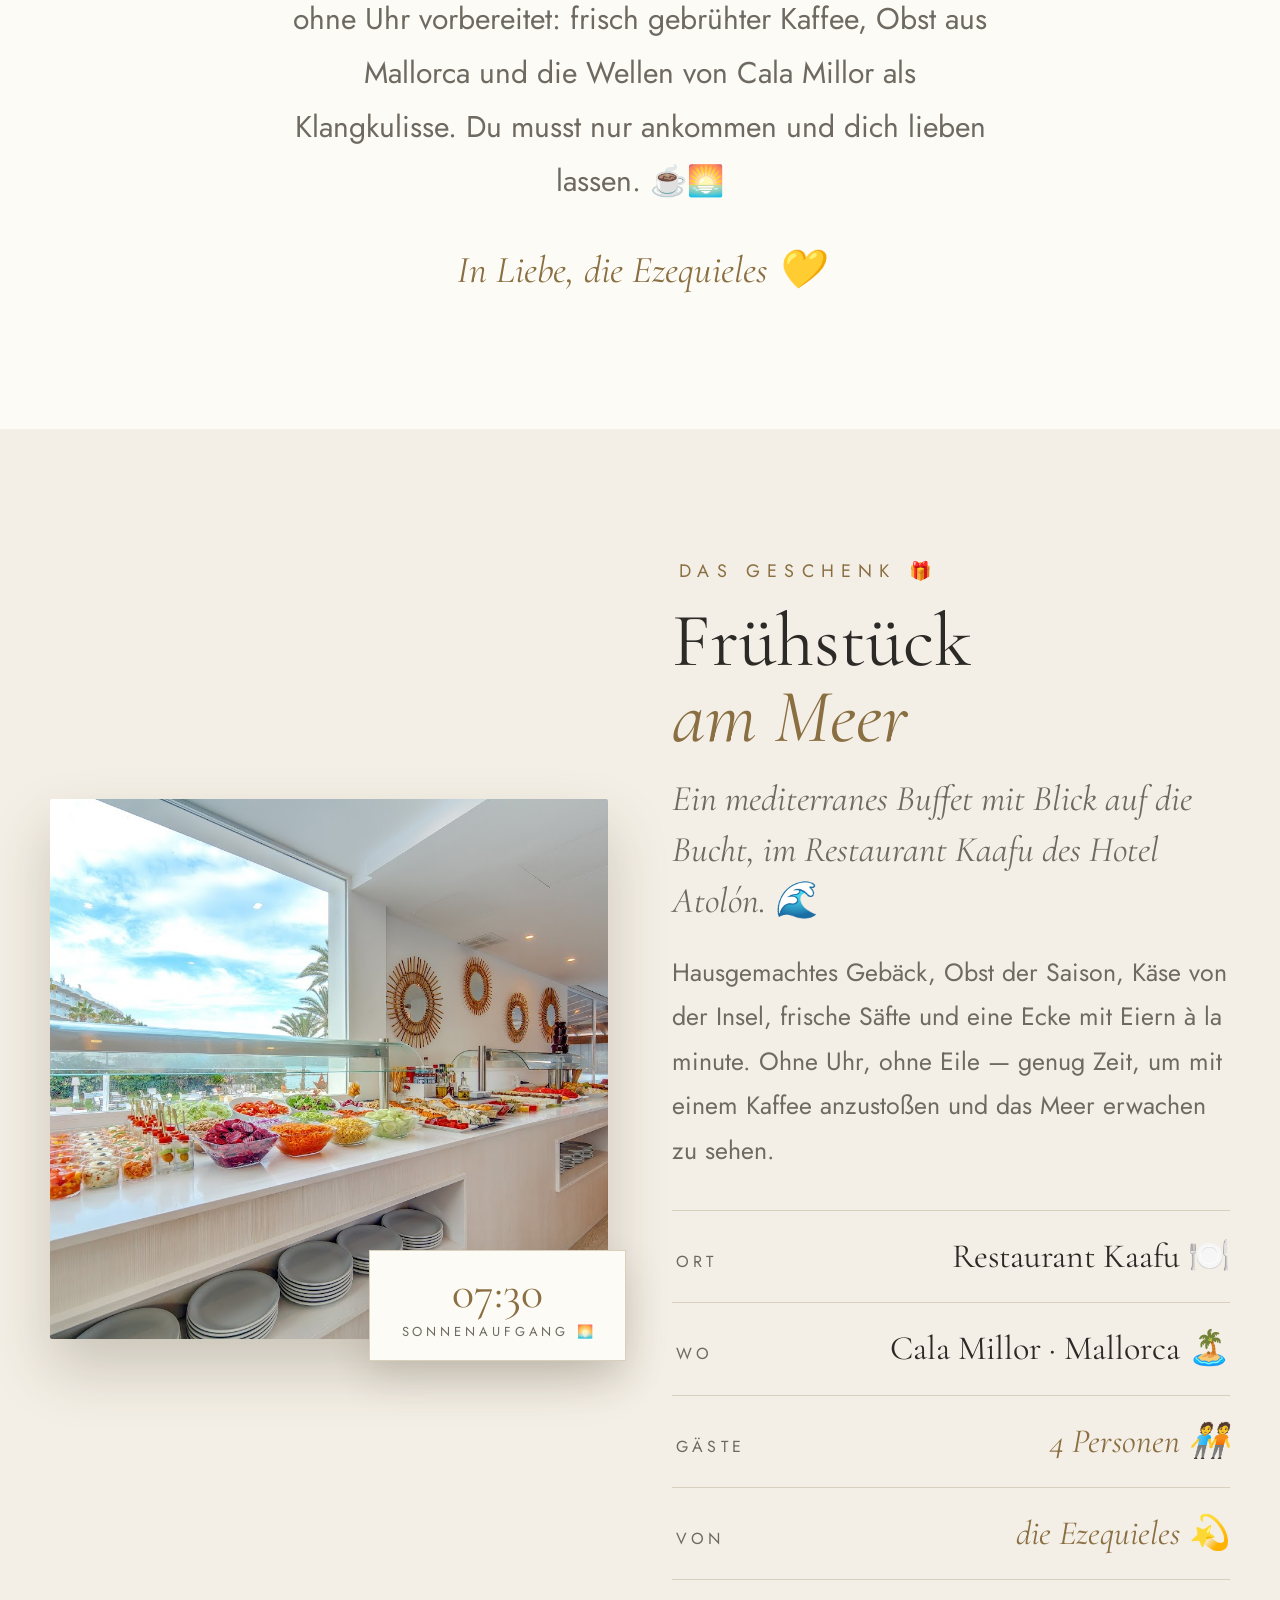
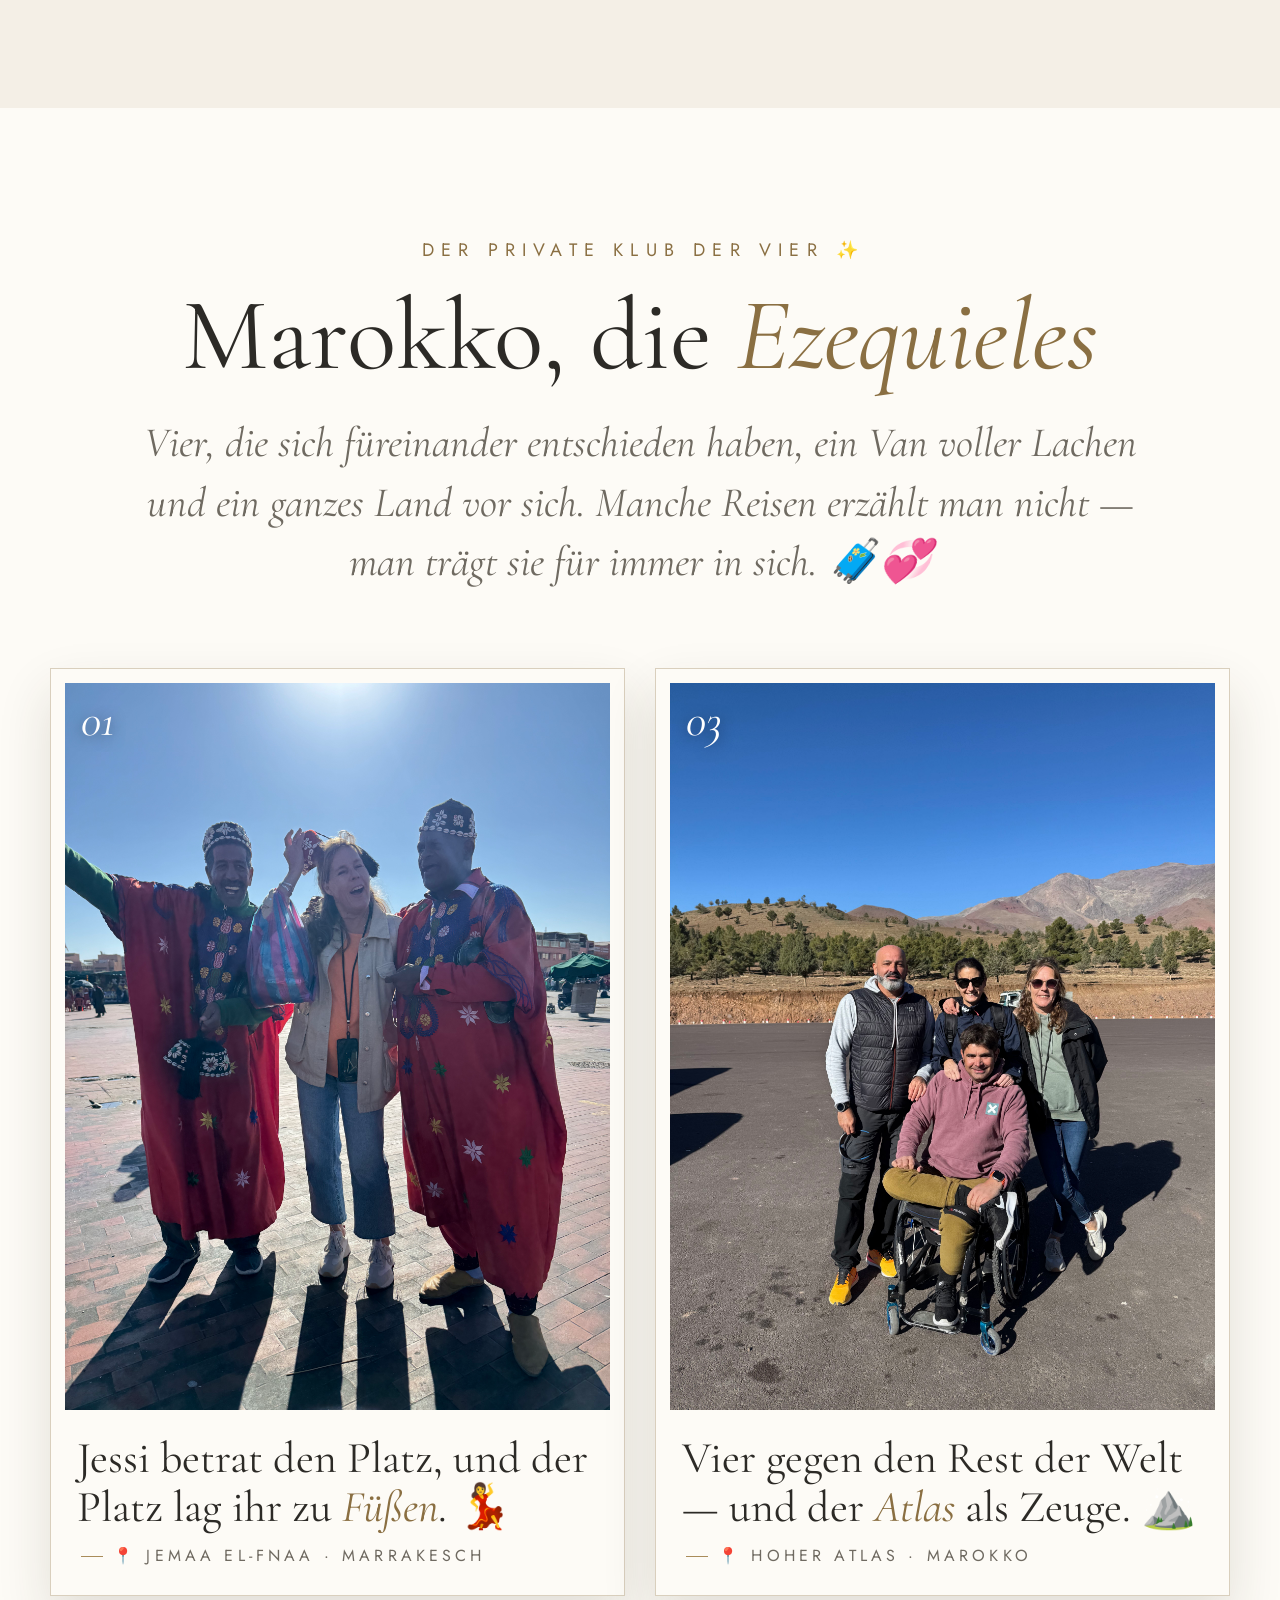
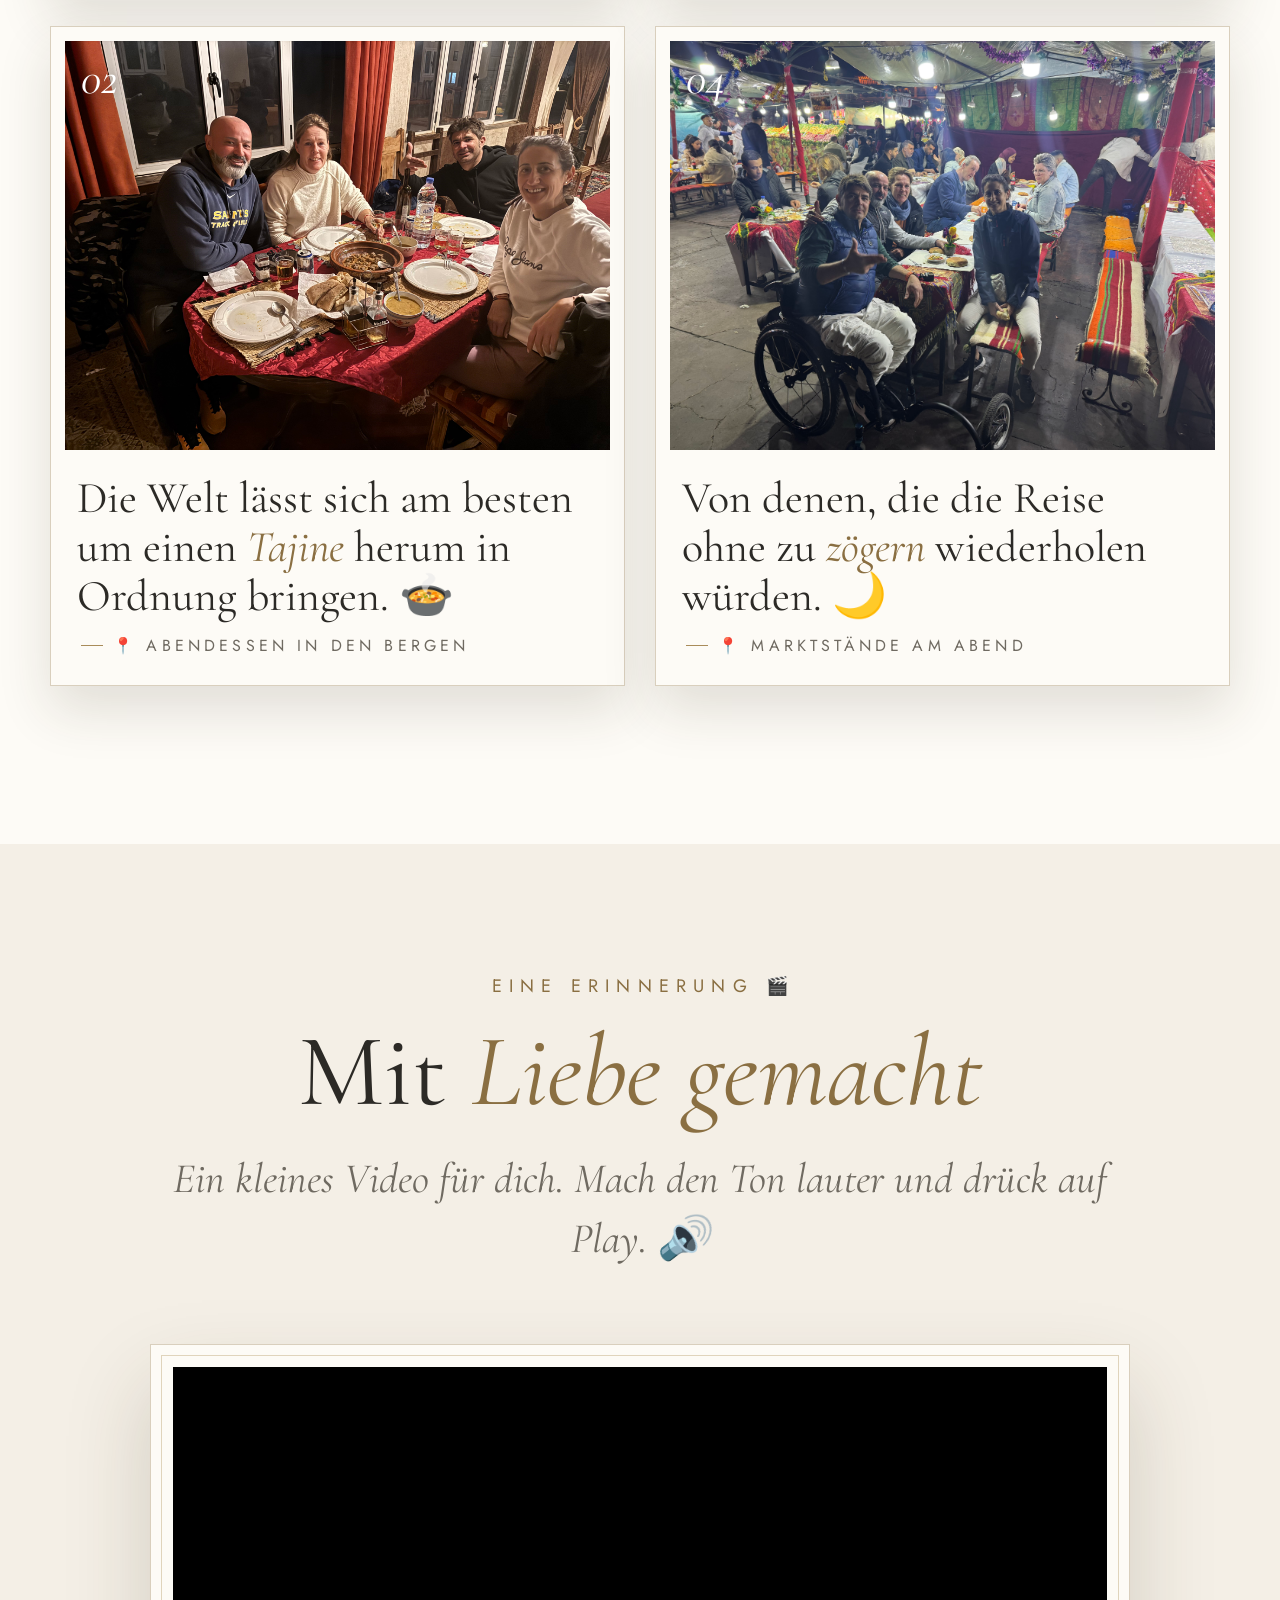
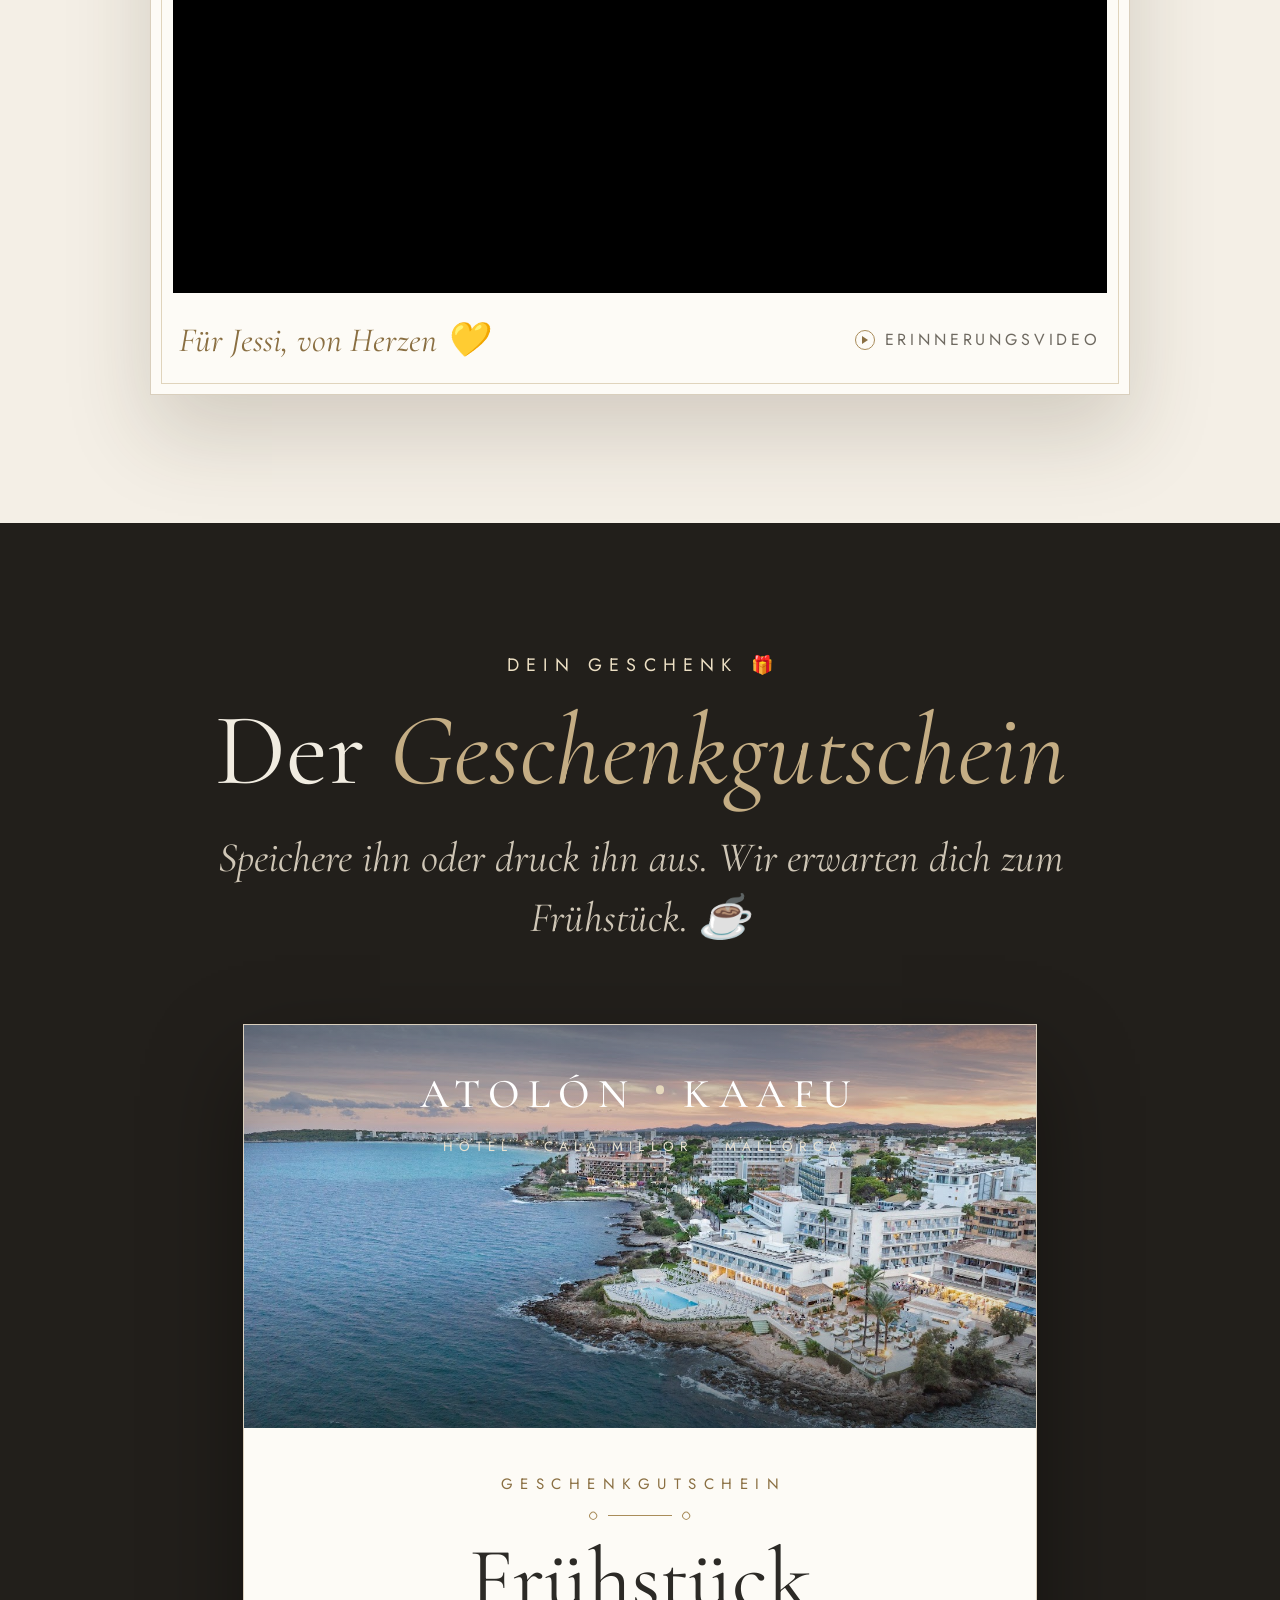
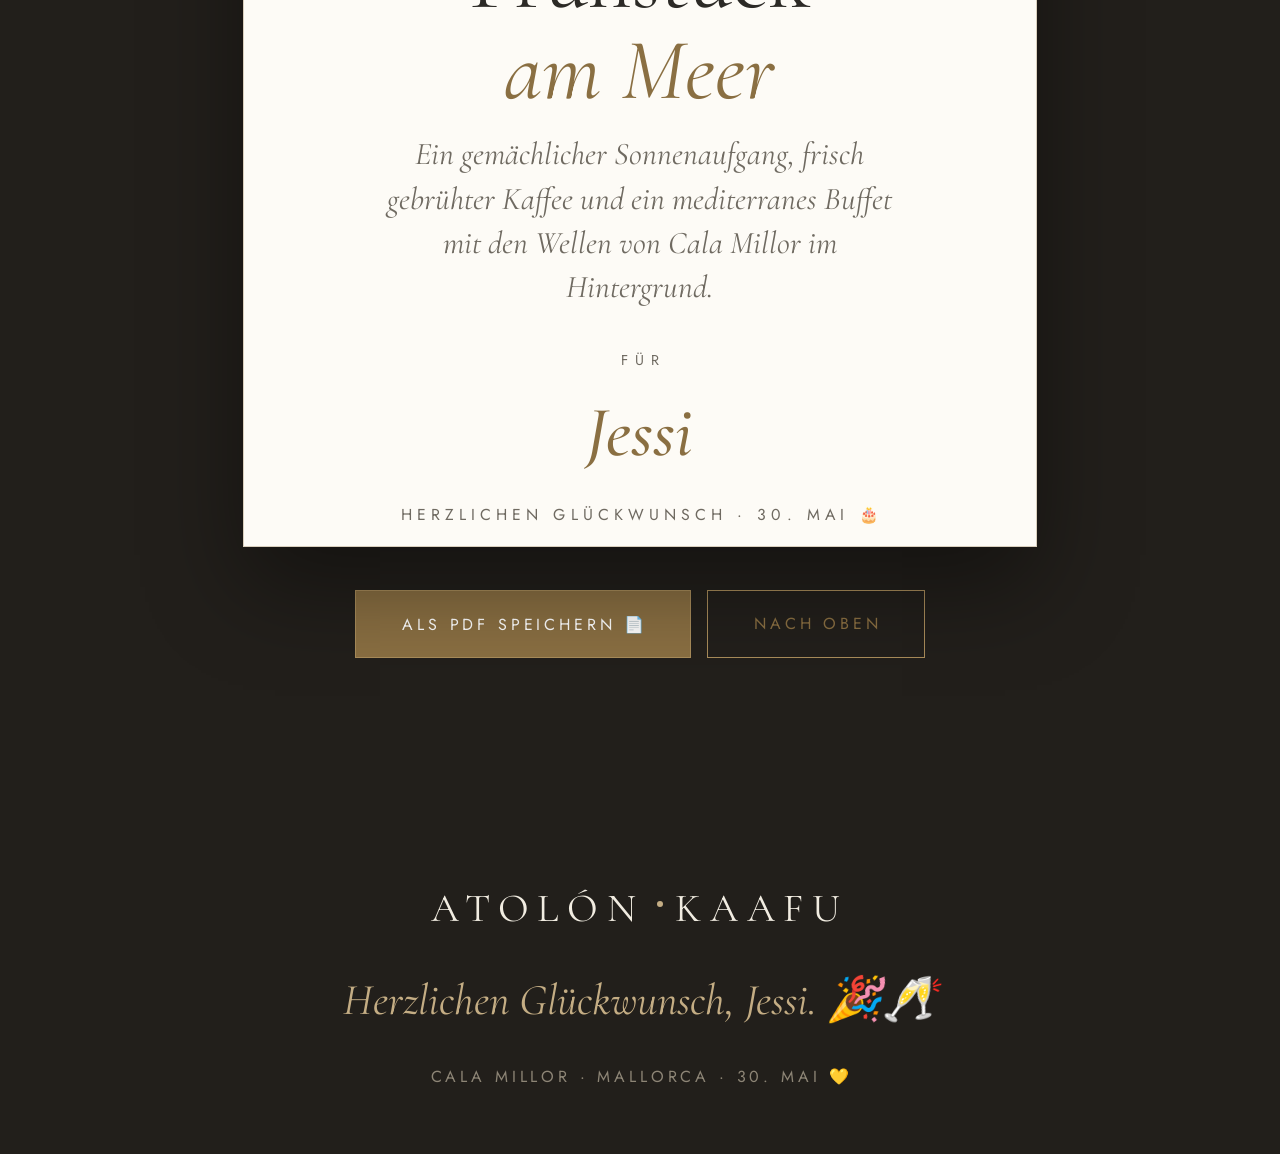
==== commit e9ee9ecf: "Add files via upload" ====
--- a/index-de.html
+++ b/index-de.html
@@ -16,9 +16,9 @@
   <nav class="nav" id="nav">
     <div class="logo">Atolón <span class="dot"></span> Kaafu</div>
     <div class="links">
-      <a href="#hero">Start</a>
+      <a href="#hero" class="hide-xs">Start</a>
       <a href="#mensaje" class="hide-sm">Für dich</a>
-      <a href="#experiencia">Das Erlebnis</a>
+      <a href="#experiencia" class="hide-xs">Das Erlebnis</a>
       <a href="#momentos" class="hide-sm">Momente</a>
       <a href="#video" class="hide-sm">Video</a>
       <a href="#bono">Gutschein</a>
--- a/styles.css
+++ b/styles.css
@@ -29,6 +29,7 @@
   line-height:1.62;
   -webkit-font-smoothing:antialiased;
   overflow-x:hidden;
+  overflow-wrap:break-word;
 }
 img{display:block;max-width:100%;}
 a{color:inherit;text-decoration:none;}
@@ -40,7 +41,7 @@
 }
 .eyebrow.light{color:#ecdfc4;}
 
-h1,h2,h3{font-family:var(--serif);font-weight:400;line-height:1.04;}
+h1,h2,h3{font-family:var(--serif);font-weight:400;line-height:1.04;overflow-wrap:break-word;}
 .script{font-style:italic;color:var(--gold-deep);}
 
 /* reveal — JS drives opacity/transform via inline styles (bulletproof).
@@ -86,13 +87,17 @@
 .nav .lang a{font-size:clamp(11px,1.2vw,13px);letter-spacing:.16em;opacity:.55;transition:opacity .3s;}
 .nav .lang a:hover{opacity:.9;}
 .nav .lang a.on{opacity:1;font-weight:500;}
-@media(max-width:860px){
+@media(max-width:880px){
   .nav .links a.hide-sm{display:none;}
 }
-@media(max-width:520px){
-  .nav .logo{font-size:18px;letter-spacing:.14em;}
-  .nav .links{gap:16px;}
-  .nav .links a{font-size:12px;letter-spacing:.12em;}
+@media(max-width:600px){
+  .nav{gap:10px;}
+  .nav .logo{font-size:16px;letter-spacing:.1em;}
+  .nav .logo .dot{width:4px;height:4px;}
+  .nav .links{gap:14px;}
+  .nav .links a{font-size:12px;letter-spacing:.08em;}
+  .nav .links a.hide-xs{display:none;}
+  .nav .lang{padding-left:12px;gap:8px;}
 }
 
 /* ============================================================
@@ -120,7 +125,7 @@
   margin-bottom:clamp(20px,3vw,30px);
 }
 .hero h1{
-  font-size:clamp(64px,13vw,180px);
+  font-size:clamp(42px,13vw,180px);
   font-weight:400;line-height:.94;text-shadow:0 2px 30px rgba(0,0,0,.28);text-wrap:balance;
 }
 .hero h1 .l2{display:block;font-style:italic;color:#f3e6c8;margin-top:.06em;}
@@ -145,7 +150,7 @@
 .section.night{background:var(--night);color:#f1ece1;}
 .wrap{max-width:1180px;margin:0 auto;}
 .sec-head{text-align:center;max-width:1000px;margin:0 auto clamp(48px,7vw,76px);}
-.sec-head h2{font-size:clamp(46px,9vw,112px);margin-top:clamp(14px,2vw,20px);text-wrap:balance;line-height:.98;}
+.sec-head h2{font-size:clamp(34px,8vw,112px);margin-top:clamp(14px,2vw,20px);text-wrap:balance;line-height:.98;hyphens:auto;}
 .sec-head p{font-family:var(--serif);font-style:italic;font-size:clamp(24px,3.7vw,42px);color:var(--soft);margin-top:clamp(18px,2.6vw,28px);line-height:1.42;text-wrap:pretty;}
 
 /* ---------- MENSAJE ---------- */
@@ -173,7 +178,7 @@
 }
 .split .media .tag .n{font-family:var(--serif);font-size:clamp(32px,4vw,46px);color:var(--gold-deep);line-height:1;}
 .split .media .tag .t{font-size:clamp(10px,1.3vw,13px);letter-spacing:.3em;text-transform:uppercase;color:var(--soft);margin-top:6px;padding-left:.3em;}
-.split .copy h2{font-size:clamp(40px,6vw,76px);margin-top:16px;line-height:1.0;}
+.split .copy h2{font-size:clamp(38px,6vw,76px);margin-top:16px;line-height:1.0;hyphens:auto;}
 .split .copy .lede{font-family:var(--serif);font-style:italic;font-size:clamp(24px,3.2vw,36px);color:var(--soft);margin-top:18px;line-height:1.42;}
 .split .copy .p{font-size:clamp(19px,2.2vw,25px);line-height:1.78;color:var(--soft);margin-top:24px;}
 .details{list-style:none;margin-top:clamp(28px,3.4vw,38px);border-top:1px solid var(--line);}
